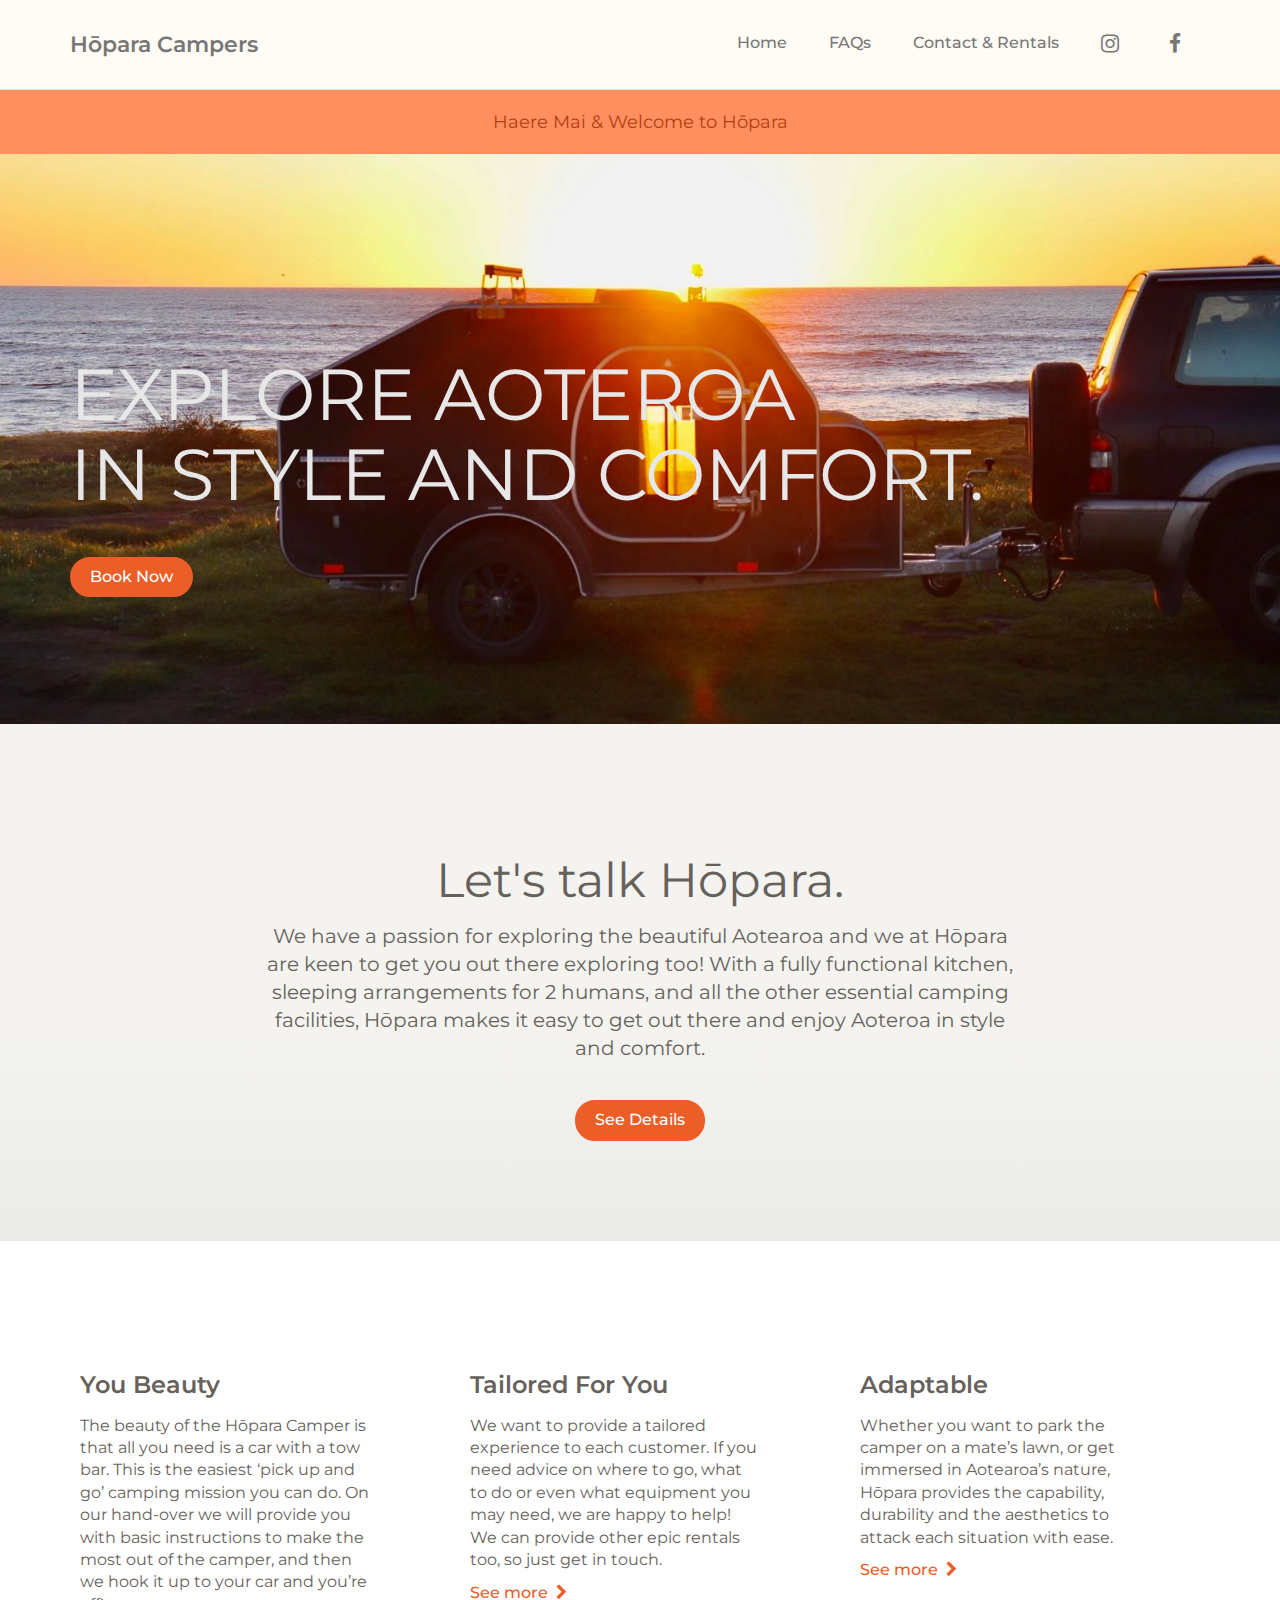
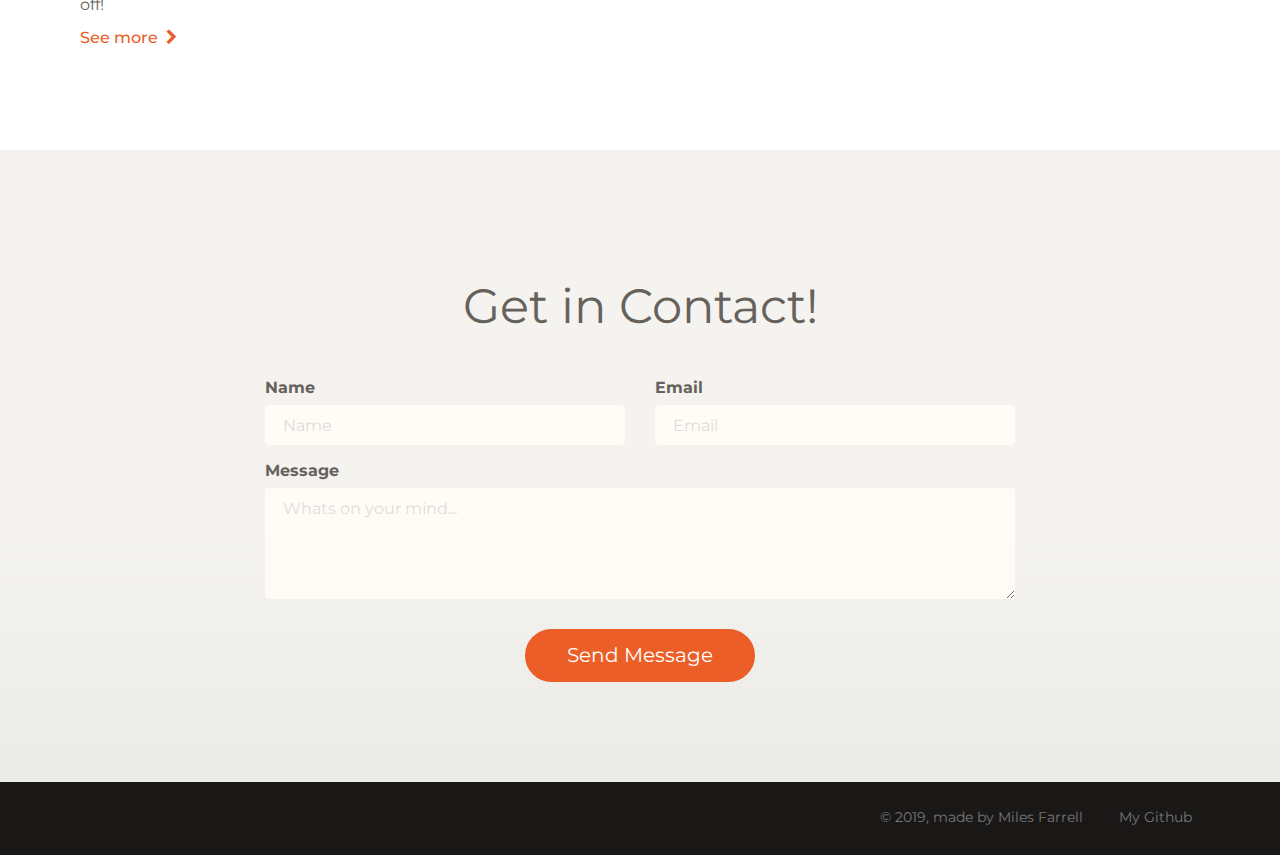
==== examples/index.html @ cd1fc0ba "Final colour change" ====
<!doctype html>
<html lang="en">
<head>
	<meta charset="utf-8" />
	<link rel="icon" type="image/png" href="">
	<meta http-equiv="X-UA-Compatible" content="IE=edge,chrome=1" />
	
	<title>Hōpara</title>

	<meta content='width=device-width, initial-scale=1.0, maximum-scale=1.0, user-scalable=0' name='viewport' />
    <meta name="viewport" content="width=device-width" />
    
    <link href="../bootstrap3/css/bootstrap.css" rel="stylesheet" />
    <link href="../assets/css/ct-paper.css" rel="stylesheet"/>
    <link href="../assets/css/demo.css" rel="stylesheet" /> 
    <link href="../assets/css/examples.css" rel="stylesheet" /> 
        
    <!--     Fonts and icons     -->
    <link href="https://maxcdn.bootstrapcdn.com/font-awesome/4.2.0/css/font-awesome.min.css" rel="stylesheet">
    <link href='https://fonts.googleapis.com/css?family=Montserrat' rel='stylesheet' type='text/css'>
    <link href='https://fonts.googleapis.com/css?family=Open+Sans:400,300' rel='stylesheet' type='text/css'>
      
</head>
<body>
    <nav class="navbar navbar-default" role="navigation-demo" id="demo-navbar">
      <div class="container">
        <!-- Brand and toggle get grouped for better mobile display -->
        <div class="navbar-header">
          <button type="button" class="navbar-toggle" data-toggle="collapse" data-target="#navigation-example-2">
            <span class="sr-only">Toggle navigation</span>
            <span class="icon-bar"></span>
            <span class="icon-bar"></span>
            <span class="icon-bar"></span>
          </button>
            <!-- link to facebook or instagram page?? -->
          <a class="navbar-brand" href="">Hōpara Campers</a>
        </div>
    
        <!-- Collect the nav links, forms, and other content for toggling -->
        <div class="collapse navbar-collapse" id="navigation-example-2">
          <ul class="nav navbar-nav navbar-right">
            <li>
                <a href="index.html" class="btn btn-simple">Home</a>
            </li>
            <li>
                <a href="FAQs.html" class="btn btn-simple">FAQs</a>
            </li>
            <li>
                <a href="contacts.html" class="btn btn-simple">Contact & Rentals</a>
            </li>
            <li>
                <a href="https://www.instagram.com/hopara_campers/" target="_blank" class="btn btn-simple"><i class="fa fa-instagram"></i></a>
            </li>
            <li>
                <a href="https://www.facebook.com/Hoparacampers" target="_blank" class="btn btn-simple"><i class="fa fa-facebook"></i></a>
            </li>
           </ul>
        </div><!-- /.navbar-collapse -->
      </div><!-- /.container-->
    </nav>         
    <div class="alert alert-danger landing-alert">
         <div class="container text-center">
             <h5>Haere Mai & Welcome to Hōpara</h5>
        </div>
    </div>
    
    <div class="wrapper">
        <div class="landing-header" style="background-image: url('../assets/test.png');">
            <div class="container">
                <div class="motto">
                    <h1 class="title-uppercase">Explore Aoteroa <br> in style and comfort.</h1>
                    <h3></h3>
                    <br />
                    <a class="btn btn-danger btn-fill">Book Now</a>
                </div>
            </div>    
        </div>
        <div class="main">
            <div class="section text-center landing-section">
                <div class="container">
                    <div class="row">
                        <div class="col-md-8 col-md-offset-2">
                            <h2>Let's talk Hōpara.</h2>
                            <h5>We have a passion for exploring the beautiful Aotearoa and we at Hōpara are keen to get you out there exploring too! With a fully functional kitchen, sleeping arrangements for 2 humans, and all the other essential camping facilities, Hōpara makes it easy to get out there and enjoy Aoteroa in style and comfort.</h5>
                            <br />
                            <a href="#" class="btn btn-danger btn-fill">See Details</a>
                        </div>
                    </div>
                </div>
            </div>  
            
            <div class=" landing-section second-landing">
                <div class="container ">
                    <div class="row">
                        <div class="col-md-4 column">
                            <h4>You Beauty</h4>
                            <p>The beauty of the Hōpara Camper is that all you need is a car with a tow bar. This is the easiest ‘pick up and go’ camping mission you can do. On our hand-over we will provide you with basic instructions to make the most out of the camper, and then we hook it up to your car and you’re off! </p>
                            <a class="btn btn-danger btn-simple" href="#">See more <i class="fa fa-chevron-right"></i></a>
                        </div>
                        <div class="col-md-4 column">
                            <h4>Tailored For You</h4>
                            <p>We want to provide a tailored experience to each customer. If you need advice on where to go, what to do or even what equipment you may need, we are happy to help! We can provide other epic rentals too, so just get in touch.</p>
                            <a class="btn btn-danger btn-simple" href="#">See more <i class="fa fa-chevron-right"></i></a>
                        </div>
                        <div class="col-md-4 column">
                            <h4>Adaptable</h4>
                            <p>Whether you want to park the camper on a mate’s lawn, or get immersed in Aotearoa’s nature, Hōpara provides the capability, durability and the aesthetics to attack each situation with ease.</p>
                            <a class="btn btn-danger btn-simple" href="#">See more <i class="fa fa-chevron-right"></i></a>
                        </div>
                    </div>
                </div>
            </div>
            <div class="section landing-section">
                <div class="container">
                    <div class="row">
                        <div class="col-md-8 col-md-offset-2">
                            <h2 class="text-center">Get in Contact!</h2>
                            <form class="contact-form">
                                <div class="row">
                                    <div class="col-md-6">
                                        <label>Name</label>
                                        <input class="form-control" placeholder="Name">
                                    </div>
                                    <div class="col-md-6">
                                        <label>Email</label>
                                        <input class="form-control" placeholder="Email">
                                    </div>
                                </div>
                                <label>Message</label>
                                <textarea class="form-control" rows="4" placeholder="Whats on your mind..."></textarea>
                                <div class="row">
                                    <div class="col-md-4 col-md-offset-4">
                                        <button class="btn btn-danger btn-block btn-lg btn-fill">Send Message</button>
                                    </div>
                                </div>
                            </form>
                        </div>
                    </div>
                    
                </div>
            </div>
        </div>     
    </div>
    
    <footer class="footer-demo section-dark">
        <div class="container">
            <nav class="copyright pull-right">
                <ul>
    
                    <li>
                        <a href="https://github.com/Milesfarrell">
                            My Github
                        </a>
                    </li>

                </ul>
            </nav>
            <div class="copyright pull-right">
                &copy; 2019, made  by Miles Farrell
            </div>
        </div>
    </footer>

</body>

<script src="../assets/js/jquery-1.10.2.js" type="text/javascript"></script>
<script src="../assets/js/jquery-ui-1.10.4.custom.min.js" type="text/javascript"></script>

<script src="../bootstrap3/js/bootstrap.js" type="text/javascript"></script>

<!--  Plugins -->
<script src="../assets/js/ct-paper-checkbox.js"></script>
<script src="../assets/js/ct-paper-radio.js"></script>
<script src="../assets/js/bootstrap-select.js"></script>
<script src="../assets/js/bootstrap-datepicker.js"></script>

<script src="../assets/js/ct-paper.js"></script>
    
</html>
---- assets/css/demo.css ----
.tim-row{
    margin-bottom: 20px;
}

.tim-white-buttons {
    background-color: #777777;
}
.tim-title{
    margin-top: 30px;
    margin-bottom: 25px;
    min-height: 32px;
}
.tim-title.text-center{
    margin-bottom: 50px;
}
.tim-typo{
    padding-left: 25%;
    margin-bottom: 40px;
    position: relative;
}
.tim-typo .tim-note{
    bottom: 10px;
    color: #c0c1c2;
    display: block;
    font-weight: 400;
    font-size: 13px;
    line-height: 13px;
    left: 0;
    margin-left: 20px;
    position: absolute;
    width: 260px;
}
.tim-row{
    padding-top: 50px;
}
.tim-row h3{
    margin-top: 0;
}
.switch{
    margin-right: 20px;
}
#navbar-full .navbar{
    border-radius: 0 !important;
    margin-bottom: 0;
    z-index: 2;
}
.space{
    height: 130px;
    display: block;
}
.space-110{
    height: 110px;
    display: block;
}
.space-50{
    height: 50px;
    display: block;
}
.space-70{
    height: 70px;
    display: block;
}
.navigation-example .img-src{
    background-attachment: scroll;
}

.main{
    background-color: #fff;
/*     position: relative; */

}
.navigation-example{
    background-image: url('../paper_img/red.jpg');
    background-position: center center;
    background-size: cover;
    background-attachment: fixed;
    margin-top:0;
}
#notifications{
    background-color: #FFFFFF;
    display: block;
    width: 100%;
    position: relative;
}
.tim-note{
    text-transform: capitalize;
}
.subscribe-form{
    padding-top: 20px;
}
.subscribe-form .form-control{

}

.space-100{
    height: 100px;
    display: block;
    width: 100%;
}

.be-social{
    padding-bottom: 20px;
/*     border-bottom: 1px solid #aaa; */
    margin: 0 auto 40px;
}
.txt-white{
    color: #FFFFFF;
}
.txt-gray{
    color: #ddd !important;
}
.footer-demo{
    background-attachment: fixed;
    position: relative;
    line-height: 20px;
}
.footer-demo nav > ul {
  list-style: none;
  margin: 0;
  padding: 0;
  font-weight: normal;
}
.footer-demo nav > ul > li{
    display: inline-block;
    padding: 10px 15px;
    margin: 15px 3px;
    line-height: 20px;
    text-align: center;
}
.footer-demo nav > ul > li:first-child{
    margin: 0;
    padding: 0;
}
.footer-demo nav > ul a:not(.btn) {
  color: #777777;
  display: block;
  margin-bottom: 3px;
}
.footer-demo nav > ul a:not(.btn):hover, .footer nav > ul a:not(.btn):focus {
  color: #E3E3E3;
}
.footer-demo .copyright {
  color: #777777;
  padding: 10px 15px;
  font-size: 14px;
  margin: 15px 3px;
  line-height: 20px;
  text-align: center;
}
.footer-demo .heart{
    color: #EB5E28;
}

.social-share{
    float: left;
    margin-right: 8px;
}
.social-share a{
    color: #FFFFFF;
}
#subscribe_email{
    border-radius: 0;
    border-left: 0;
    border-right: 0;
}
.pick-class-label{
    border-radius: 8px;
    color: #ffffff;
    cursor: pointer;
    display: inline-block;
    font-size: 75%;
    font-weight: bold;
    line-height: 1;
    margin-right: 10px;
    padding: 23px;
    text-align: center;
    vertical-align: baseline;
    white-space: nowrap;
}

.parallax{
  width:100%;
  height:570px;

  display: block;
  background-attachment: fixed;
    background-repeat:no-repeat;
    background-size:cover;
    background-position: center center;

}

.logo-container .logo{
    overflow: hidden;
    border-radius: 50%;
    border: 1px solid #333333;
    width: 50px;
    float: left;
}

.logo-container .brand{
    font-size: 18px;
    color: #FFFFFF;
    line-height: 20px;
    float: left;
    margin-left: 10px;
    margin-top: 5px;
    width: 50px;
    height: 50px;
}
.logo-container{
    margin-top: 10px;
}
.logo-container .logo img{
    width: 100%;
}
.navbar-small .logo-container .brand{
    color: #333333;
}
.demo-header{
    background-size: cover;
    background-color: #FF8F5E;
    background-position: center top;
    margin-top: -100px;
    min-height: 92vh;
}
.demo-header-image{
    background-image: url('../paper_img/city.jpg');
}
.demo-header .motto{
    color: #FFFFFF;
    padding-top: 15%;
    text-align: center;
    z-index: 3;
}
.demo-header .motto h3{
    margin-bottom: 0;
}
.separator{
    content: "Separator";
    color: #FFFFFF;
    display: block;
    width: 100%;
    padding: 20px;
}
.separator-line{
    background-color: #EEE;
    height: 1px;
    width: 100%;
    display: block;
}
.separator.separator-gray{
    background-color: #EEEEEE;
}
.social-buttons-demo .btn{
    margin-right: 5px;
    margin-bottom: 7px;
}

.img-container{
    width: 100%;
    overflow: hidden;
}
.img-container img{
    width: 100%;
}
.lightbox img{
    width: 100%;
}
.lightbox .modal-content{
    overflow: hidden;
}
.lightbox .modal-body{
    padding: 0;
}
@media screen and (min-width: 991px){
    .lightbox .modal-dialog{
        width: 960px;
    }
}

@media (max-width: 768px){
    .btn, .btn-morphing{
        margin-bottom: 10px;
    }
    .parallax .motto{
        top: 170px;
        margin-top: 0;
        font-size: 60px;
        width: 270px;
    }
}

.presentation .loader{
    opacity: 0;
    display: block;
    transition: all 0.4s;
    -webkit-transition: all 0.4s;
    position: fixed;
    left: 50%;
    top: 50%;
    z-index: 1031;
    margin-left: -32px;
    margin-top: -32px;
}
.presentation  .loader.visible{
    display: block;
    opacity: 1;
}
.presentation  .modal-content{
    background-color: transparent;
    box-shadow: 0 0 0;
}
.presentation .modal-backdrop.in{
    opacity: 0.45;
}
.presentation .preload-image{
    display: none;
    box-shadow: 0 0 15px rgba(0, 0, 0, 0.15), 0 0 1px 1px rgba(0, 0, 0, 0.1);
}
/*       Loading dots  */

/*      transitions */
.presentation .front, .presentation .front:after, .presentation .front .btn, .logo-container .logo, .logo-container .brand{
     -webkit-transition: all .2s;
    -moz-transition: all .2s;
    -o-transition: all .2s;
    transition: all .2s;
}
.presentation{

}
.presentation .section{
    padding: 100px 0;
}
.presentation .colors{
    padding: 100px 0;
}
.presentation > .description{
    padding-top: 20px;
}
.presentation .section-rotation{
    padding: 140px 0;
}
.presentation .section-images{
    padding: 80px 0;
}
.presentation .section-thin{
    padding: 0;
}
.presentation .section-pay{
    padding-top: 20px;
}
.presentation .colors{
    padding: 70px 0;
    z-index: 7;
    position: relative;
    margin-top: -300px;
}
.presentation .colors{
    border-top: 1px solid #DDDDDD;
}
.presentation .card-container{
     -webkit-perspective: 800px;
    -moz-perspective: 800px;
    -o-perspective: 800px;
    perspective: 800px;
    min-height: 500px;
    width: 300px;
    position: relative;
    margin-top: 90px;
}
.presentation .card-component{
    -webkit-transform-style: preserve-3d;
   -moz-transform-style: preserve-3d;
     -o-transform-style: preserve-3d;
        transform-style: preserve-3d;
	position: relative;
	height: 600px;
}
.presentation .card-component .front{
    -webkit-backface-visibility: hidden;
    -moz-backface-visibility: hidden;
    -o-backface-visibility: hidden;
    backface-visibility: hidden;
    -webkit-transform: rotateY( -28deg );
    -moz-transform: rotateY( -28deg );
    -o-transform: rotateY( -28deg );
    transform: rotateY( -28deg );

	position: absolute;
	top: 0;
	left: 0;
	background-color: #FFF;
    width: 100%;
    cursor: pointer;
    box-shadow: 10px 4px 14px rgba(0, 0, 0, 0.12);
    border-radius: 10px;
    overflow: hidden;
    border: 1px solid rgba(0,0,0,.12);
}

.presentation .front img{
    z-index: 2;
    position: relative;
}

.presentation .card-container:hover .front{
    top: -10px;
}

.presentation .card-component img{
    width: 100%;
}
.presentation .description .col-md-3{
    width: 16%;
    margin-left: 4%;
}
.presentation .first-card{
    z-index: 6;
}
.presentation .second-card{
    z-index: 5;
}
.presentation .third-card{
    z-index: 4;
}
.presentation .fourth-card{
    z-index: 3;
}
.presentation h1,
.presentation h2{
    font-weight: 200;
}
.presentation h4,
.presentation h5,
.presentation h6{
    font-weight: 300;
}
.presentation h4{
    font-size: 18px;
    line-height: 24px;
}
.presentation .info h4{
    font-size: 24px;
    line-height: 28px;
}

.presentation .section-gray h1 small{
    color: #888888;
}
.presentation .color-container{
    text-align: center;
}
.presentation .color-container img{
    width: 100%;
    margin-bottom: 10px;
}
.presentation .circle-color{
    width: 40px;
    height: 40px;
    border-radius: 10px;
    display: block;
    background-color: #cccccc;
    margin: 0 auto;
}
.presentation .circle-red{
    background-color: #ff3b30;
}
.presentation .circle-blue{
    background-color: #3472f7;
}
.presentation .circle-azure{
    background-color: #2ca8ff;
}
.presentation .circle-green{
    background-color: #05ae0e;
}
.presentation .circle-orange{
    background-color: #ff9500;
}

.presentation .section-gray-gradient{
    background: rgb(255,255,255); /* Old browsers */
    background: -moz-linear-gradient(top,  rgba(255,255,255,1) 25%, rgba(231,231,231,1) 100%); /* FF3.6+ */
    background: -webkit-gradient(linear, left top, left bottom, color-stop(25%,rgba(255,255,255,1)), color-stop(100%,rgba(231,231,231,1))); /* Chrome,Safari4+ */
    background: -webkit-linear-gradient(top,  rgba(255,255,255,1) 25%,rgba(231,231,231,1) 100%); /* Chrome10+,Safari5.1+ */
    background: -o-linear-gradient(top,  rgba(255,255,255,1) 25%,rgba(231,231,231,1) 100%); /* Opera 11.10+ */
    background: -ms-linear-gradient(top,  rgba(255,255,255,1) 25%,rgba(231,231,231,1) 100%); /* IE10+ */
    background: linear-gradient(to bottom,  rgba(255,255,255,1) 25%,rgba(231,231,231,1) 100%); /* W3C */
    filter: progid:DXImageTransform.Microsoft.gradient( startColorstr='#ffffff', endColorstr='#e7e7e7',GradientType=0 ); /* IE6-9 */
}
.presentation .section-black{
    background-color: #333;
}

.rotating-card-container {
    -webkit-perspective: 900px;
   -moz-perspective: 900px;
     -o-perspective: 900px;
        perspective: 900px;
        margin-bottom: 30px;
}

.rotating-card {
   -webkit-transition: all 1.3s;
   -moz-transition: all 1.3s;
     -o-transition: all 1.3s;
        transition: all 1.3s;
-webkit-transform-style: preserve-3d;
   -moz-transform-style: preserve-3d;
     -o-transform-style: preserve-3d;
        transform-style: preserve-3d;

    margin-top: 20px;
  position: relative;
   background: none repeat scroll 0 0 #FFFFFF;
    border-radius: 20px;
    color: #444444;
}
.rotating-card-container .rotate,
.rotating-card .back{
    -webkit-transform: rotateY( 180deg );
    -moz-transform: rotateY( 180deg );
    -o-transform: rotateY( 180deg );
    transform: rotateY( 180deg );
}
.rotating-card-container:hover .rotate{
    -webkit-transform: rotateY(0deg);
    -moz-transform: rotateY(0deg);
    -o-transform: rotateY(0deg);
    transform: rotateY(0deg);
}


.rotating-card .front,
.rotating-card .back {
    -webkit-backface-visibility: hidden;
    -moz-backface-visibility: hidden;
    -o-backface-visibility: hidden;
    backface-visibility: hidden;

    position: absolute;
    top: 0;
    left: 0;
    background-color: #FFF;
    box-shadow: 0 3px 17px rgba(0,0,0,.15);
}

.rotating-card .front {
    z-index: 2;
}

.rotating-card .back {
    z-index: 3;
    height: 500px;
    width: 100%;
    display: block;
    padding: 0 15px;
    background-color: #e5e5e5;
}

.rotating-card .back-contaier {
  background-color: white;
  padding: 30px 15px;

}

.rotating-card .image{
    border-radius: 20px 20px 0 0;
}
.rotating-card-container,
.rotating-card .front,
.rotating-card .back {
  width: 100%;
  min-height: 500px;
  border-radius: 20px;
}
/*       Fix bug for IE      */

@media screen and (-ms-high-contrast: active), (-ms-high-contrast: none) {
    .rotating-card .front, .rotating-card .back{
        -ms-backface-visibility: visible;
        backface-visibility: visible;
    }
    .rotating-car .back {
        visibility: hidden;
        -ms-transition: all 0.2s cubic-bezier(.92,.01,.83,.67);
    }
    .rotating-card .front{
        z-index: 4;
    }
    .rotating-card-container:hover .back{
        z-index: 5;
        visibility: visible;
    }
}

.fixed-section{
    margin-top: 90px;
}
.fixed-section ul li{
    list-style: none;
}
.fixed-section li a{
    font-size: 14px;
    padding: 2px;
    display: block;
    color: #666666;
}
.fixed-section li a.active{
    color: #00bbff;
}
.fixed-section.float{
    position: fixed;
    top: 100px;
    width: 200px;
    margin-top: 0;
}


/* prettyprint */
.presentation pre.prettyprint{
    background-color: transparent;
    border: 0px !important;
    margin-bottom: 0;
    margin-top: 30px;
    text-align: left;
}
.presentation .atv,
.presentation .str{
    color: #0D9814;
}
.presentation .tag,
.presentation .pln,
.presentation .kwd{
    color: #195CEC;
}
.presentation .atn{
    color: #2C93FF;
}
.presentation .pln{
    color: #333;
}
.presentation .com{
    color: #999;
}

.presentation .text-white{
    color: #FFFFFF;
    text-shadow: 0 1px 2px rgba(0,0,0,.13);
}
.presentation .section-images .card-image{
    border-radius: 6px 6px 0 0;
    overflow: hidden;
    box-shadow: 0 -3px 8px rgba(0,0,0,0);
}
.presentation .section-images .card-image .image{
/*     border-radius: 6px; */
}
@media (max-width: 1200px){
    .presentation .section-images .image img{
        width: 100%;
    }

}
.presentation .card-text-adjust{
    padding-left: 40px;
}
.presentation .info.info-separator{
    position: relative;
}
.presentation .info.info-separator:after{
    height: 100%;
    position: absolute;
    background-color: #ccc;
    width: 1px;
    content: "";
    right: -7px;
    top: 0;
}
.presentation .info li{
    padding: 5px 0;
    border-bottom: 1px solid #E5E5E5;
    color: #666666;
}
.presentation .info ul{
    width: 240px;
    margin: 10px auto;
}
.presentation .info li:last-child{
    border: 0;
}

/*      layer animation          */

.layers-container{
    display: block;
    margin-top: 50px;
    position: relative;
}
.layers-container img {
  position: absolute;
  width: 100%;
  height: auto;
  top: 0;
  left: 0;
  text-align: center;
}

.section-black {
  background-color: #333;
}

#layerHover{
  top: 30px;
}
#layerImage{
    top: 50px;
}
#layerBody{
  top: 75px;
}

.animate {
  transition: 1.5s ease-in-out;
  -moz-transition: 1.5s ease-in-out;
  -webkit-transition: 1.5s ease-in-out;
}

.down {
  transform: translate(0,45px);
  -moz-transform: translate(0,45px);
  -webkit-transform: translate(0,45px);
}

.down-2x {
   transform: translate(0,90px);
  -moz-transform: translate(0,90px);
  -webkit-transform: translate(0,90px);
}


.navbar-default.navbar-small .logo-container .brand{
    color: #333333;
}
.navbar-transparent.navbar-small .logo-container .brand{
    color: #FFFFFF;
}
.navbar-default.navbar-small .logo-container .brand{
    color: #333333;
}
.section-thin{
    padding-bottom: 0;
}

.info.info-separator{
    position: relative;
}
.info.info-separator:after{
    height: 100%;
    position: absolute;
    background-color: #ccc;
    width: 1px;
    content: "";
    right: -7px;
    top: 0;
}
@media (max-width: 767px){
.info.info-separator:after{
    display: none;
  }
}
.info li{
    padding: 5px 0;
    border-bottom: 1px solid #E5E5E5;
    color: #666666;
}
.info ul{
    width: 240px;
    margin: 10px auto;
}
.info li:last-child{
    border: 0;
}
.payment-methods i {
    font-size: 28px;
    padding: 0 3px;
    width: 38px;
}
.payment-methods h4 {
    font-size: 18px;
    line-height: 38px;
}
.info .description .btn{
    width: 240px;
    font-weight: 500;
}
#buyButtonHeroes{
    margin-top: 31px;
}
.right-click{
    width: 100%;
    height: 100%;
    background: rgba(51, 51, 51, 0.8);
    position: fixed;
    z-index: 20000;
    display: none;
}
.onclick{
    width: 100%;
    height: 100%;
    position: absolute;
    z-index: 20001;
}
.container-right-click{
    width: 100%;
    position: absolute;
    top: 0;
    left: 0;
}
.container-right-click .card-price#card-price-small{
    margin-top: 70px;
     -webkit-transition: all .2s;
    -moz-transition: all .2s;
    -o-transition: all .2s;
    transition: all .2s;
    position: relative;
    z-index: 20003;

}
.container-right-click .card-price#card-price-big{
    margin-top: 40px;
     -webkit-transition: all .2s;
    -moz-transition: all .2s;
    -o-transition: all .2s;
    transition: all .2s;
      position: relative;
    z-index: 20003;

}
.animated {
  -webkit-animation-duration: 1s;
          animation-duration: 1s;
  -webkit-animation-fill-mode: both;
          animation-fill-mode: both;
}

@-webkit-keyframes bounceInDown {
  0%, 60%, 75%, 90%, 100% {
    -webkit-transition-timing-function: cubic-bezier(0.215, 0.610, 0.355, 1.000);
            transition-timing-function: cubic-bezier(0.215, 0.610, 0.355, 1.000);
  }

  0% {
    opacity: 0;
    -webkit-transform: translate3d(0, -3000px, 0);
            transform: translate3d(0, -3000px, 0);
  }

  60% {
    opacity: 1;
    -webkit-transform: translate3d(0, 25px, 0);
            transform: translate3d(0, 25px, 0);
  }

  75% {
    -webkit-transform: translate3d(0, -10px, 0);
            transform: translate3d(0, -10px, 0);
  }

  90% {
    -webkit-transform: translate3d(0, 5px, 0);
            transform: translate3d(0, 5px, 0);
  }

  100% {
    -webkit-transform: none;
            transform: none;
  }
}

@keyframes bounceInDown {
  0%, 60%, 75%, 90%, 100% {
    -webkit-transition-timing-function: cubic-bezier(0.215, 0.610, 0.355, 1.000);
            transition-timing-function: cubic-bezier(0.215, 0.610, 0.355, 1.000);
  }

  0% {
    opacity: 0;
    -webkit-transform: translate3d(0, -3000px, 0);
            transform: translate3d(0, -3000px, 0);
  }

  60% {
    opacity: 1;
    -webkit-transform: translate3d(0, 25px, 0);
            transform: translate3d(0, 25px, 0);
  }

  75% {
    -webkit-transform: translate3d(0, -10px, 0);
            transform: translate3d(0, -10px, 0);
  }

  90% {
    -webkit-transform: translate3d(0, 5px, 0);
            transform: translate3d(0, 5px, 0);
  }

  100% {
    -webkit-transform: none;
            transform: none;
  }
}

.bounceInDown {
  -webkit-animation-name: bounceInDown;
          animation-name: bounceInDown;
}

.container-right-click h4{
    color: white;margin-top: 45px;font-weight: 200;margin-bottom: 0;
}
.icon-class{
    fill: #75c3b6;
}
.navbar-header{
    min-width: 120px;
}
#notifications{
    background-color: #F5F2EC;
}
#demo-navbar{
    border-radius: 0;
    margin-bottom: 0px;
}
.download-area{
    margin-top: 30px;
}
.sharing-area{
    margin-top: 50px;
}
.sharing-area .btn{
    margin-top: 14px;
}

/* for components and tutorial page */
pre.prettyprint{
    background-color: #FFFCF5;
    border: 0px;
    margin-bottom: 0;
    margin-top: 20px;
    padding: 20px;
    text-align: left;
}
.atv, .str{
    color: #75c3b6;
}
.tag, .pln, .kwd{
    color: #7A9E9F;
}
.atn{
    color: #68B3C8;
}
.pln{
    color: #333;
}
.com{
    color: #999;
}
.space-top{
    margin-top: 50px;
}
.area-line{
    border: 1px solid #999;
    border-left: 0;
    border-right: 0;
    color: #666;
    display: block;
    margin-top: 20px;
    padding: 8px 0;
    text-align: center;
}
.area-line a{
    color: #666;
}
.container-fluid{
    padding-right: 15px;
    padding-left: 15px;
}
.example-pages{
    margin-top: 50px;
}
---- assets/css/examples.css ----
.landing-alert {
  margin-bottom: 0; }

.landing-header {
  background-size: cover;
  min-height: 570px; }

.landing-header .motto {
  color:#e7e7e7;
  padding-top: 15%;
  text-align: left;
  z-index: 3; }

.landing-section {
  padding: 100px 0; }

.landing-section .btn-simple {
  padding: 0; }

.landing-section .column {
  padding: 0 75px 0 25px; }

.team-player .img-circle, .team-player .img-thumbnail {
  display: block;
  margin-top: 50px;
  margin-left: auto;
  margin-right: auto;
  width: 120px; }

.contact-form {
  margin-top: 30px; }

.contact-form label {
  margin-top: 15px; }

.contact-form .btn {
  margin-top: 30px; }

.navbar-relative {
  position: relative;
  z-index: 2; }

#register-navbar a {
  color: #FFF; }

.register-background {
  background-image: url("../paper_img/landscape.jpg");
  background-position: center center;
  background-size: cover;
  min-height: 100vh;
  overflow: hidden;
  position: absolute;
  width: 100%; }

.register-background .filter-black::after {
  background-color: rgba(0, 0, 0, 0.5);
  content: "";
  display: block;
  height: 100%;
  left: 0;
  position: absolute;
  top: 0;
  width: 100%;
  z-index: 1; }

.register-background .container {
  margin-top: 11%;
  position: relative;
  z-index: 3; }

.register-footer {
  bottom: 20px;
  color: #fff;
  position: absolute;
  z-index: 3;
  width: 100%; }

.register-footer .fa-heart {
  color: #EB5E28; }

.register-card {
  background-color: #FF8F5E;
  border-radius: 8px;
  color: #fff;
  max-width: 350px;
  margin: 20px 0 70px;
  min-height: 400px;
  padding: 30px; }

.register-card label {
  margin-top: 15px; }

.register-card .title {
  color: #B33C12;
  text-align: center; }

.register-card .btn {
  margin-top: 30px; }

.register-card .forgot {
  text-align: center; }

.profile-background {
  background-image: url("../paper_img/lamp.jpg");
  background-position: center center;
  background-size: cover;
  height: 300px;
  position: relative;
  margin-top: -110px; }

.profile-background .filter-black::after {
  background-color: rgba(0, 0, 0, 0.5);
  content: "";
  display: block;
  height: 300px;
  left: 0;
  position: absolute;
  top: 0;
  width: 100%;
  z-index: 1; }

.profile-content {
  position: relative; }

.owner .avatar {
  margin-top: -85px;
  padding: 15px;
  position: relative;
  z-index: 3; }

.owner .name h4 {
  margin-top: 10px; }

.profile-tabs {
  margin: 50px 0;
  min-height: 300px; }

#following h3 {
  margin: 40px 0; }

.follows .unfollow {
  width: 15px; }

.follows hr {
  margin-top: 10px; }

.alert h5 {
  margin-bottom: 10px; }
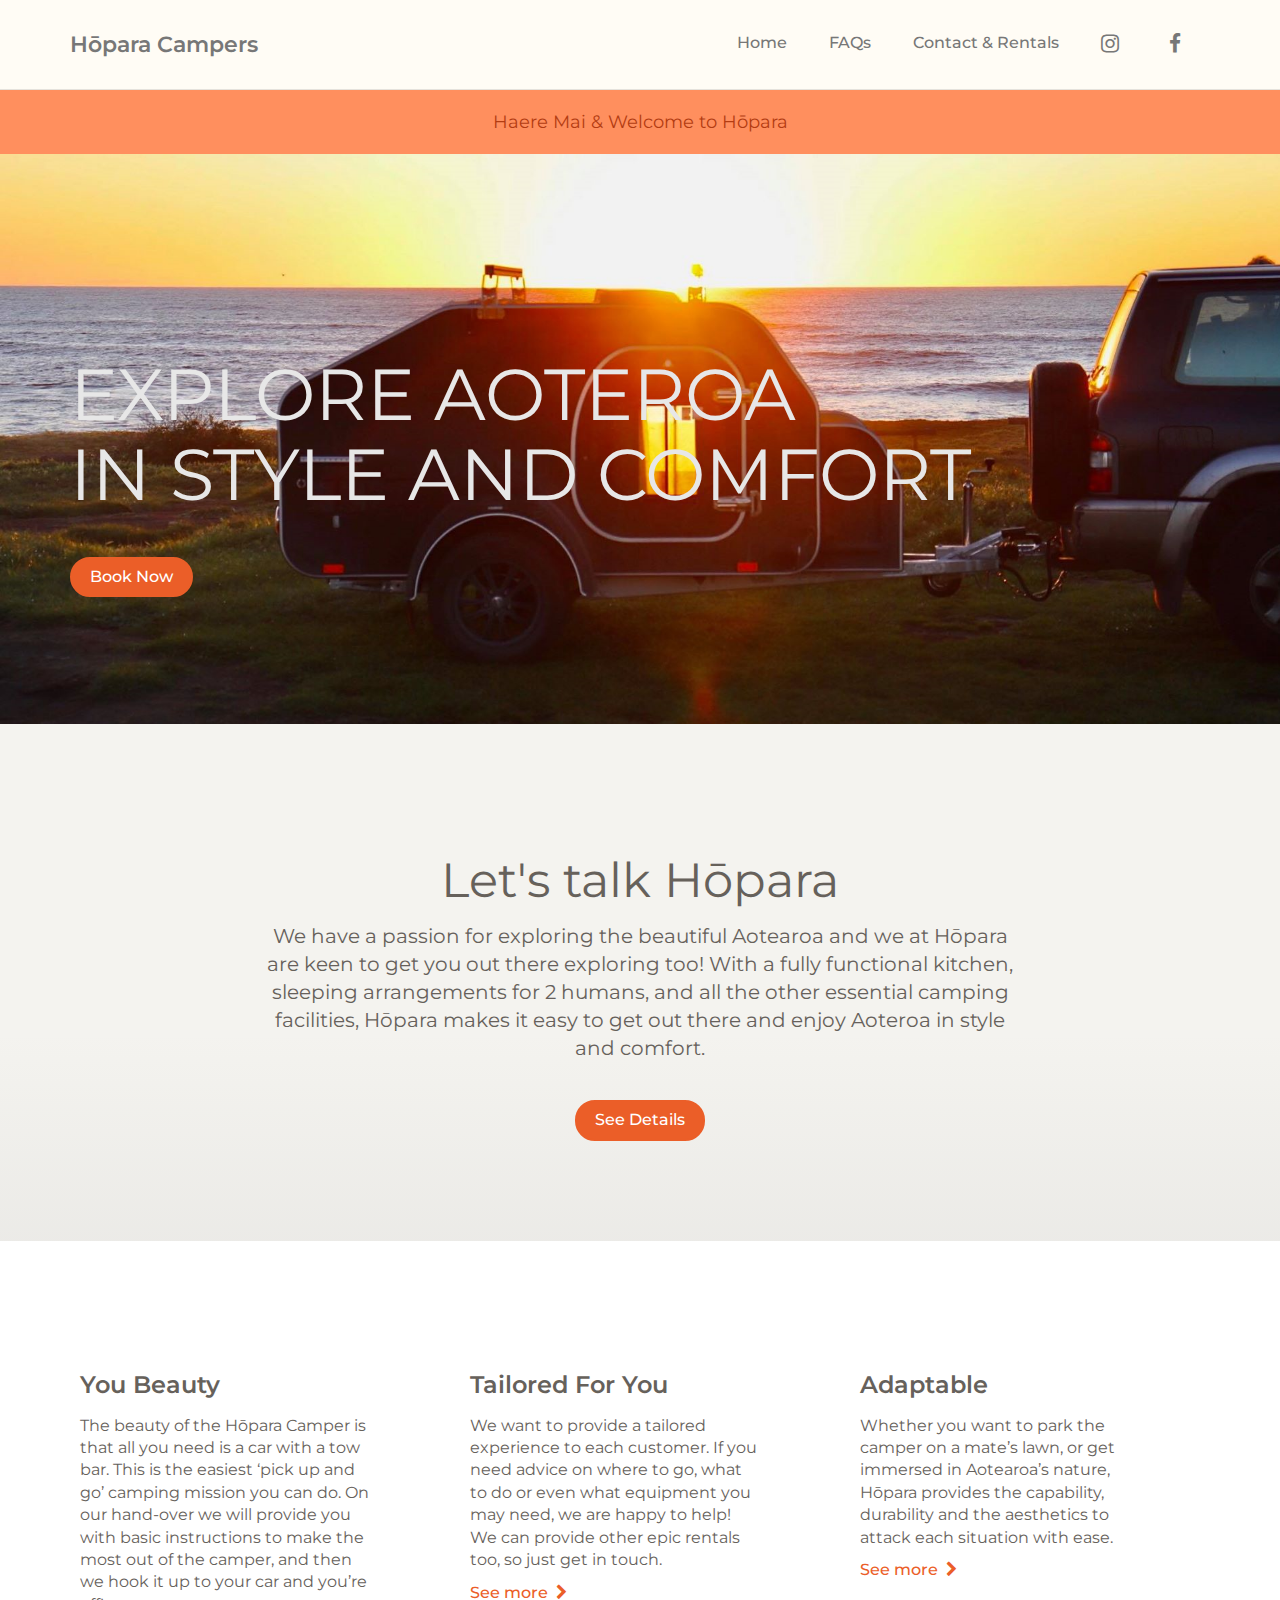
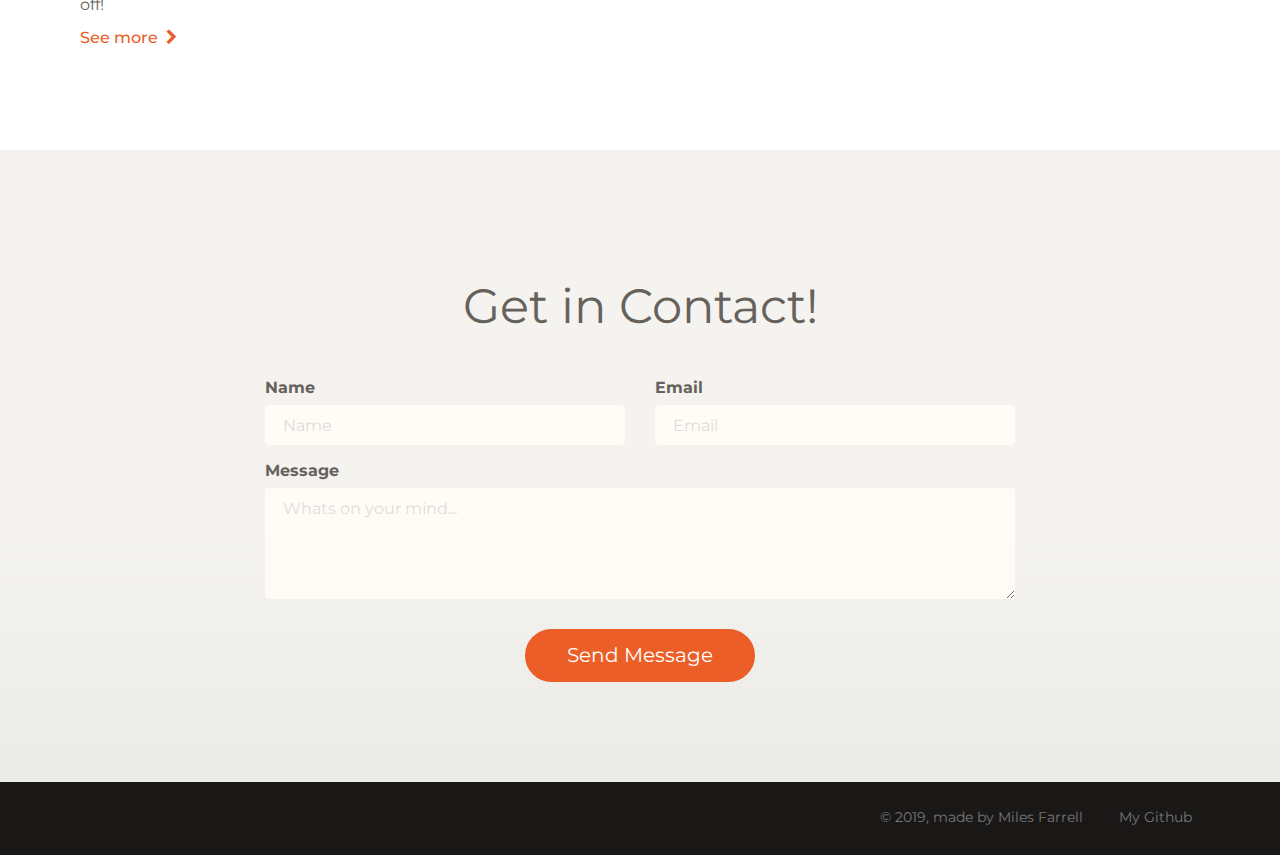
==== commit fd594972: "Minor fixups" ====
--- a/examples/index.html
+++ b/examples/index.html
@@ -68,7 +68,7 @@
         <div class="landing-header" style="background-image: url('../assets/test.png');">
             <div class="container">
                 <div class="motto">
-                    <h1 class="title-uppercase">Explore Aoteroa <br> in style and comfort.</h1>
+                    <h1 class="title-uppercase">Explore Aoteroa <br> in style and comfort</h1>
                     <h3></h3>
                     <br />
                     <a class="btn btn-danger btn-fill">Book Now</a>
@@ -80,7 +80,7 @@
                 <div class="container">
                     <div class="row">
                         <div class="col-md-8 col-md-offset-2">
-                            <h2>Let's talk Hōpara.</h2>
+                            <h2>Let's talk Hōpara</h2>
                             <h5>We have a passion for exploring the beautiful Aotearoa and we at Hōpara are keen to get you out there exploring too! With a fully functional kitchen, sleeping arrangements for 2 humans, and all the other essential camping facilities, Hōpara makes it easy to get out there and enjoy Aoteroa in style and comfort.</h5>
                             <br />
                             <a href="#" class="btn btn-danger btn-fill">See Details</a>
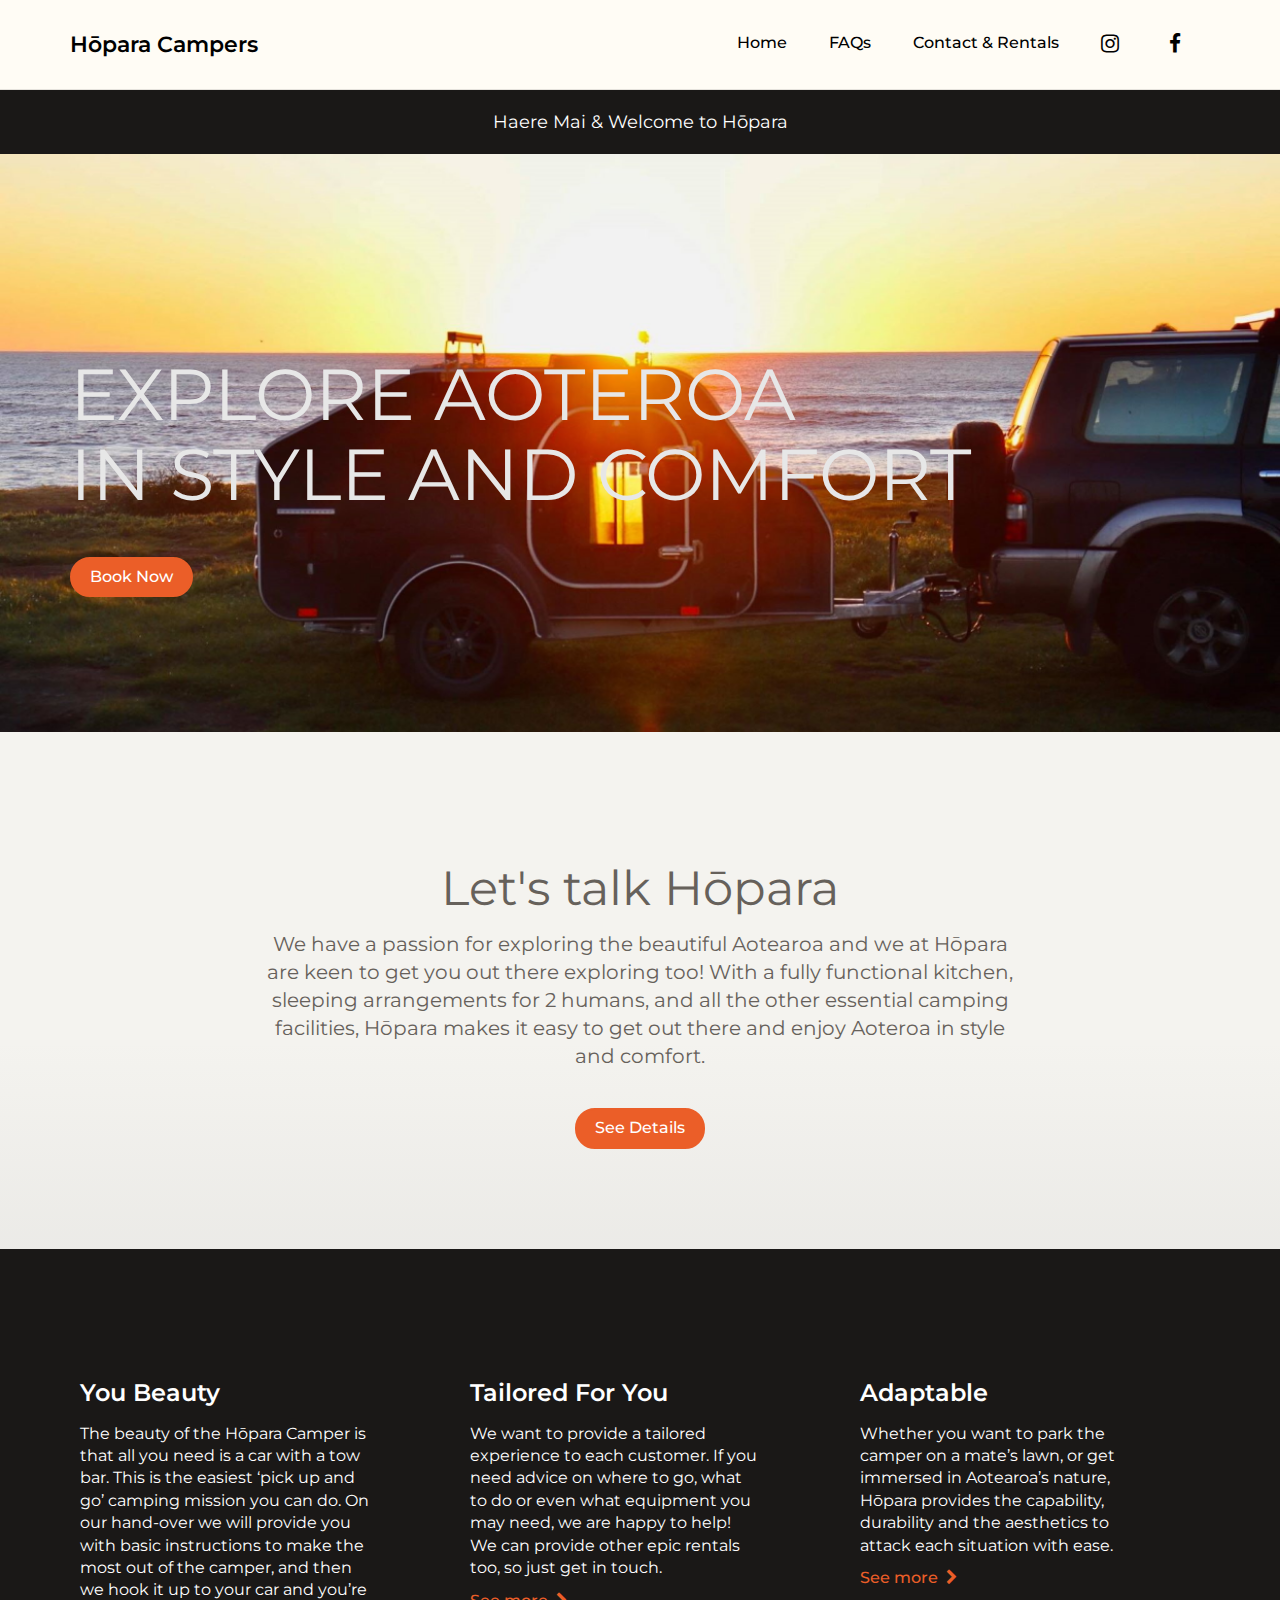
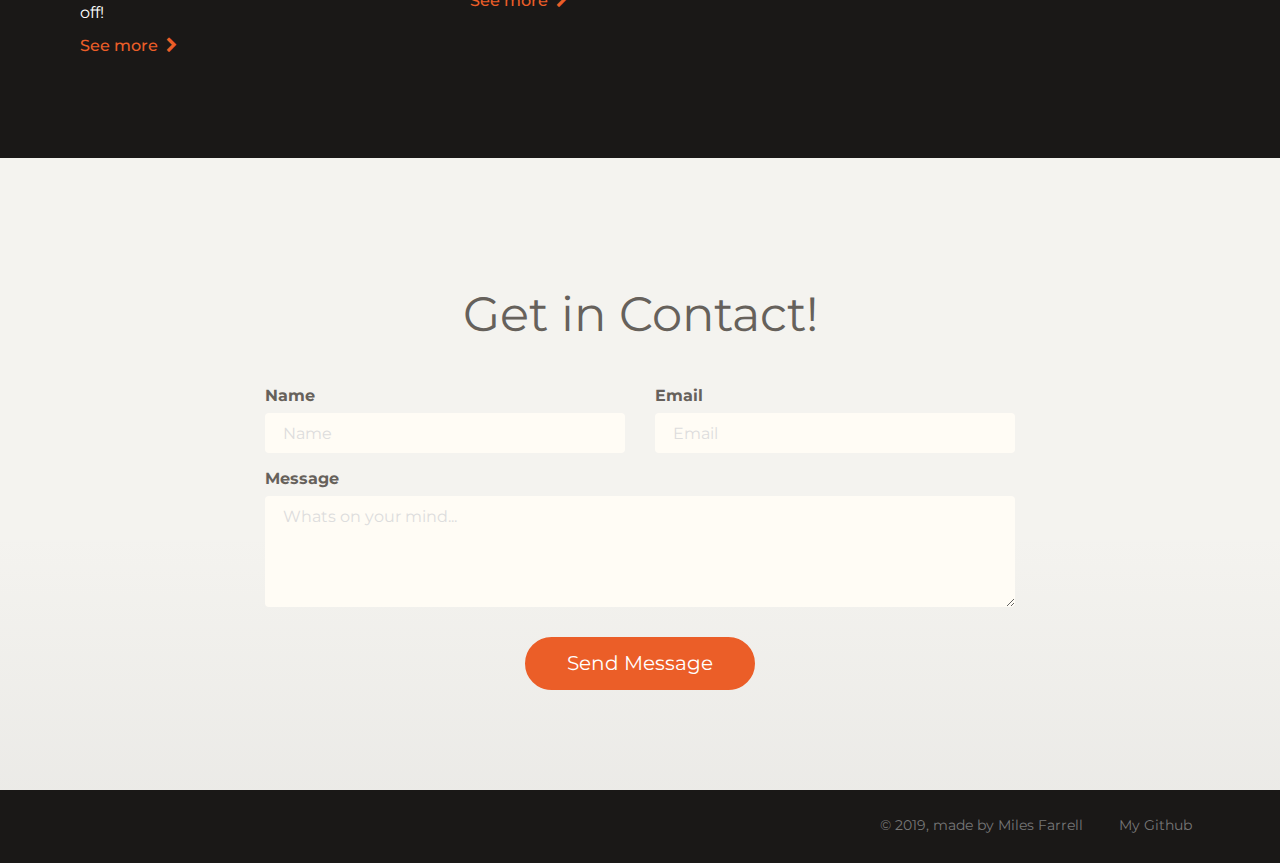
==== commit 715eabea: "Added php and form data. Some image resizes also" ====
--- a/examples/index.html
+++ b/examples/index.html
@@ -32,7 +32,6 @@
             <span class="icon-bar"></span>
             <span class="icon-bar"></span>
           </button>
-            <!-- link to facebook or instagram page?? -->
           <a class="navbar-brand" href="">Hōpara Campers</a>
         </div>
     
@@ -65,7 +64,7 @@
     </div>
     
     <div class="wrapper">
-        <div class="landing-header" style="background-image: url('../assets/test.png');">
+        <div class="landing-header" style="background-image: url('../assets/stretched.png');background-repeat: no-repeat;">
             <div class="container">
                 <div class="motto">
                     <h1 class="title-uppercase">Explore Aoteroa <br> in style and comfort</h1>
--- a/assets/css/examples.css
+++ b/assets/css/examples.css
@@ -2,9 +2,22 @@
   margin-bottom: 0; }
 
 .landing-header {
+  background-size: contain;
+  background-repeat: no-repeat;
+  height: 578px;
+  background: #1a1817;
+  max-width: 100%;
+  background-position: center;
+  background-repeat: no-repeat;
   background-size: cover;
-  min-height: 570px; }
+  position: relative;
+ }
 
+.second-landing{
+    
+    background-color: #1a1817;
+    color: #ffffff;
+}
 .landing-header .motto {
   color:#e7e7e7;
   padding-top: 15%;
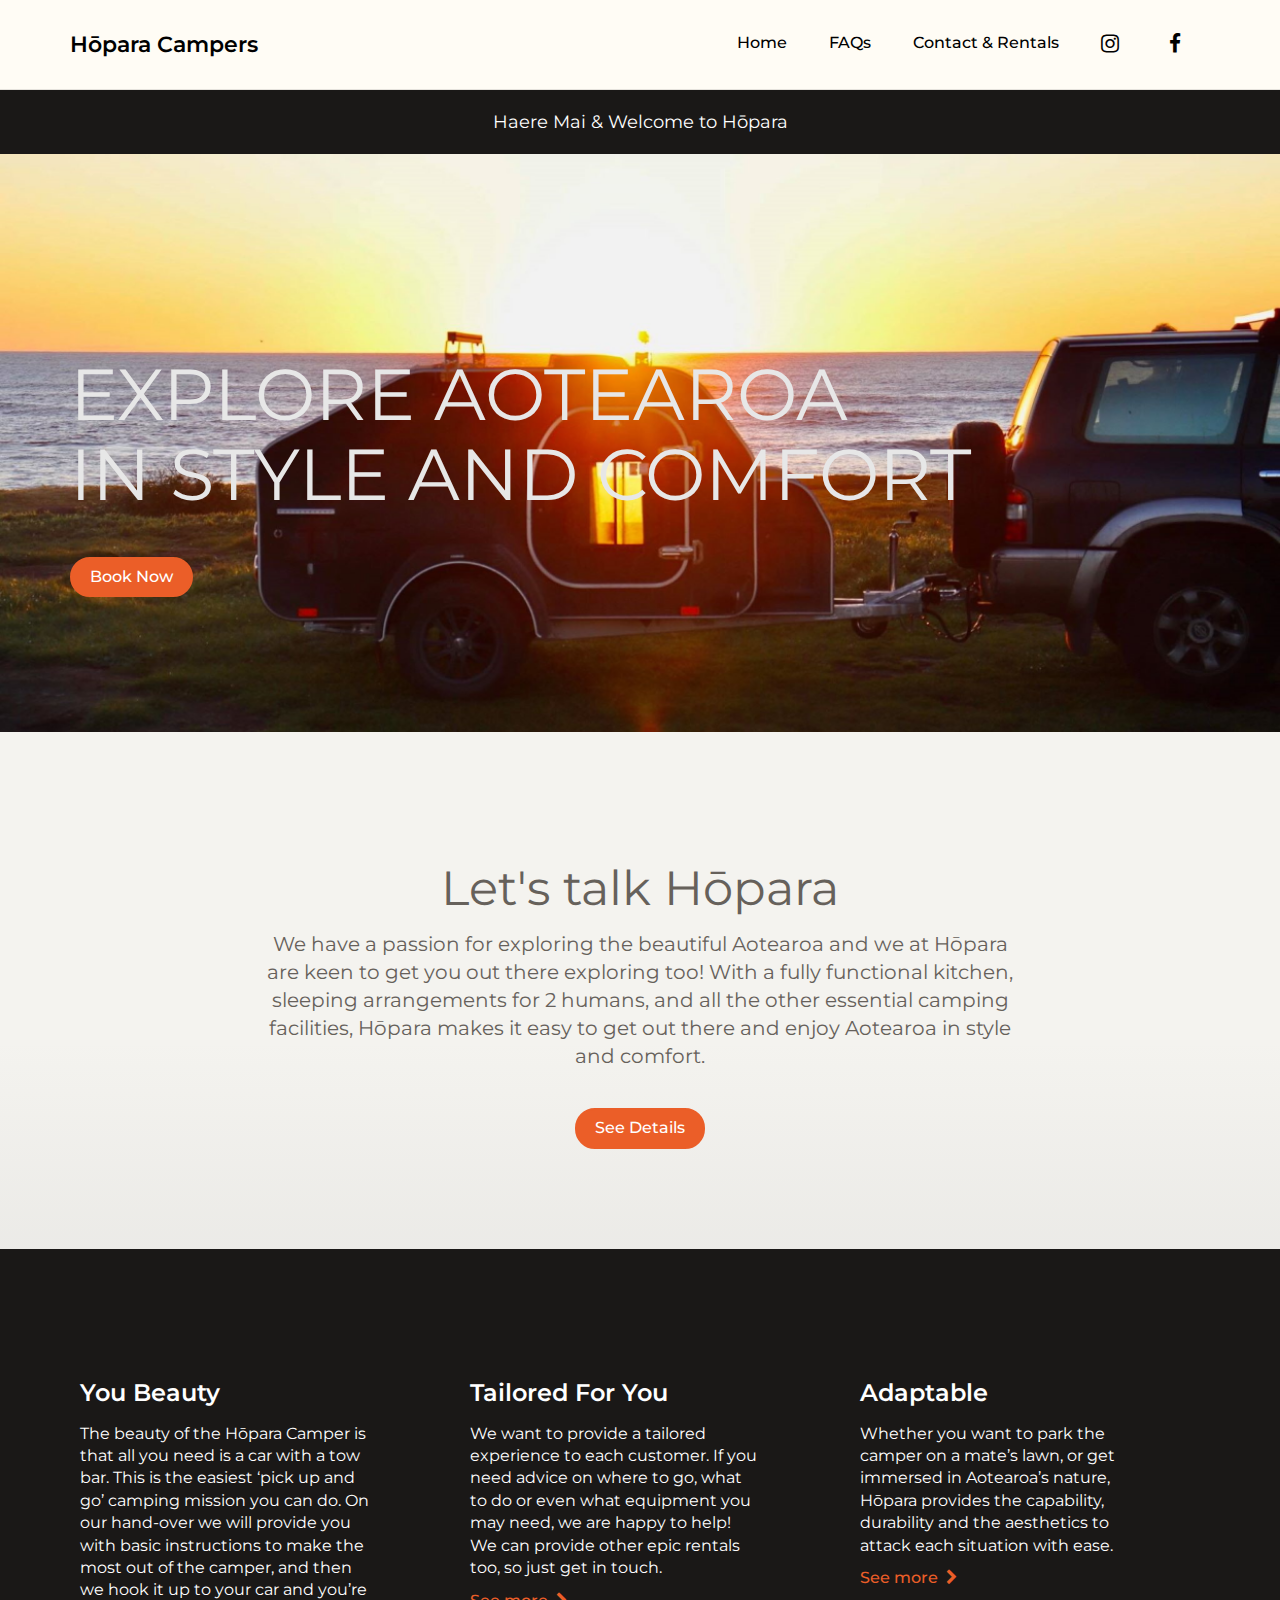
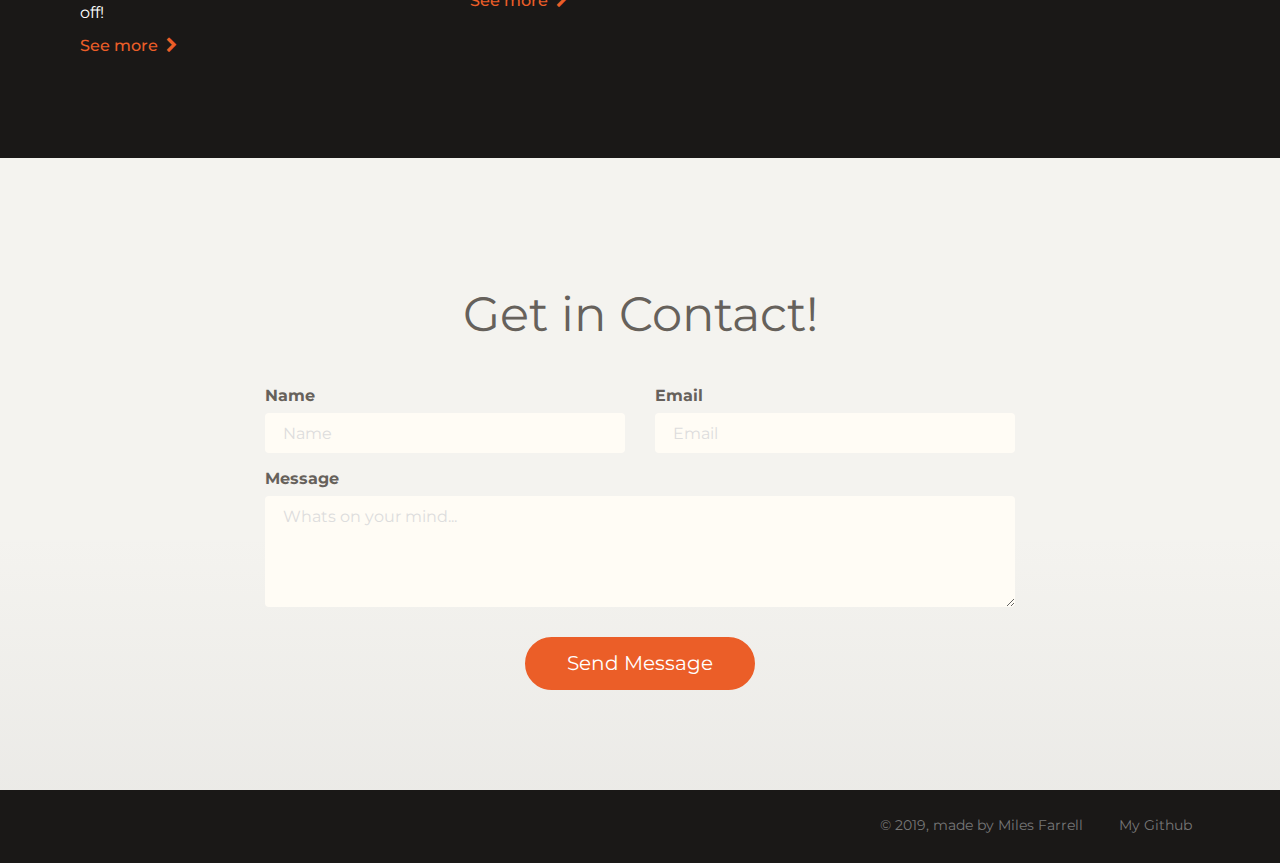
==== commit 542f334f: "Spelling fixups" ====
--- a/examples/index.html
+++ b/examples/index.html
@@ -67,7 +67,7 @@
         <div class="landing-header" style="background-image: url('../assets/stretched.png');background-repeat: no-repeat;">
             <div class="container">
                 <div class="motto">
-                    <h1 class="title-uppercase">Explore Aoteroa <br> in style and comfort</h1>
+                    <h1 class="title-uppercase">Explore Aotearoa <br> in style and comfort</h1>
                     <h3></h3>
                     <br />
                     <a class="btn btn-danger btn-fill">Book Now</a>
@@ -80,7 +80,7 @@
                     <div class="row">
                         <div class="col-md-8 col-md-offset-2">
                             <h2>Let's talk Hōpara</h2>
-                            <h5>We have a passion for exploring the beautiful Aotearoa and we at Hōpara are keen to get you out there exploring too! With a fully functional kitchen, sleeping arrangements for 2 humans, and all the other essential camping facilities, Hōpara makes it easy to get out there and enjoy Aoteroa in style and comfort.</h5>
+                            <h5>We have a passion for exploring the beautiful Aotearoa and we at Hōpara are keen to get you out there exploring too! With a fully functional kitchen, sleeping arrangements for 2 humans, and all the other essential camping facilities, Hōpara makes it easy to get out there and enjoy Aotearoa in style and comfort.</h5>
                             <br />
                             <a href="#" class="btn btn-danger btn-fill">See Details</a>
                         </div>
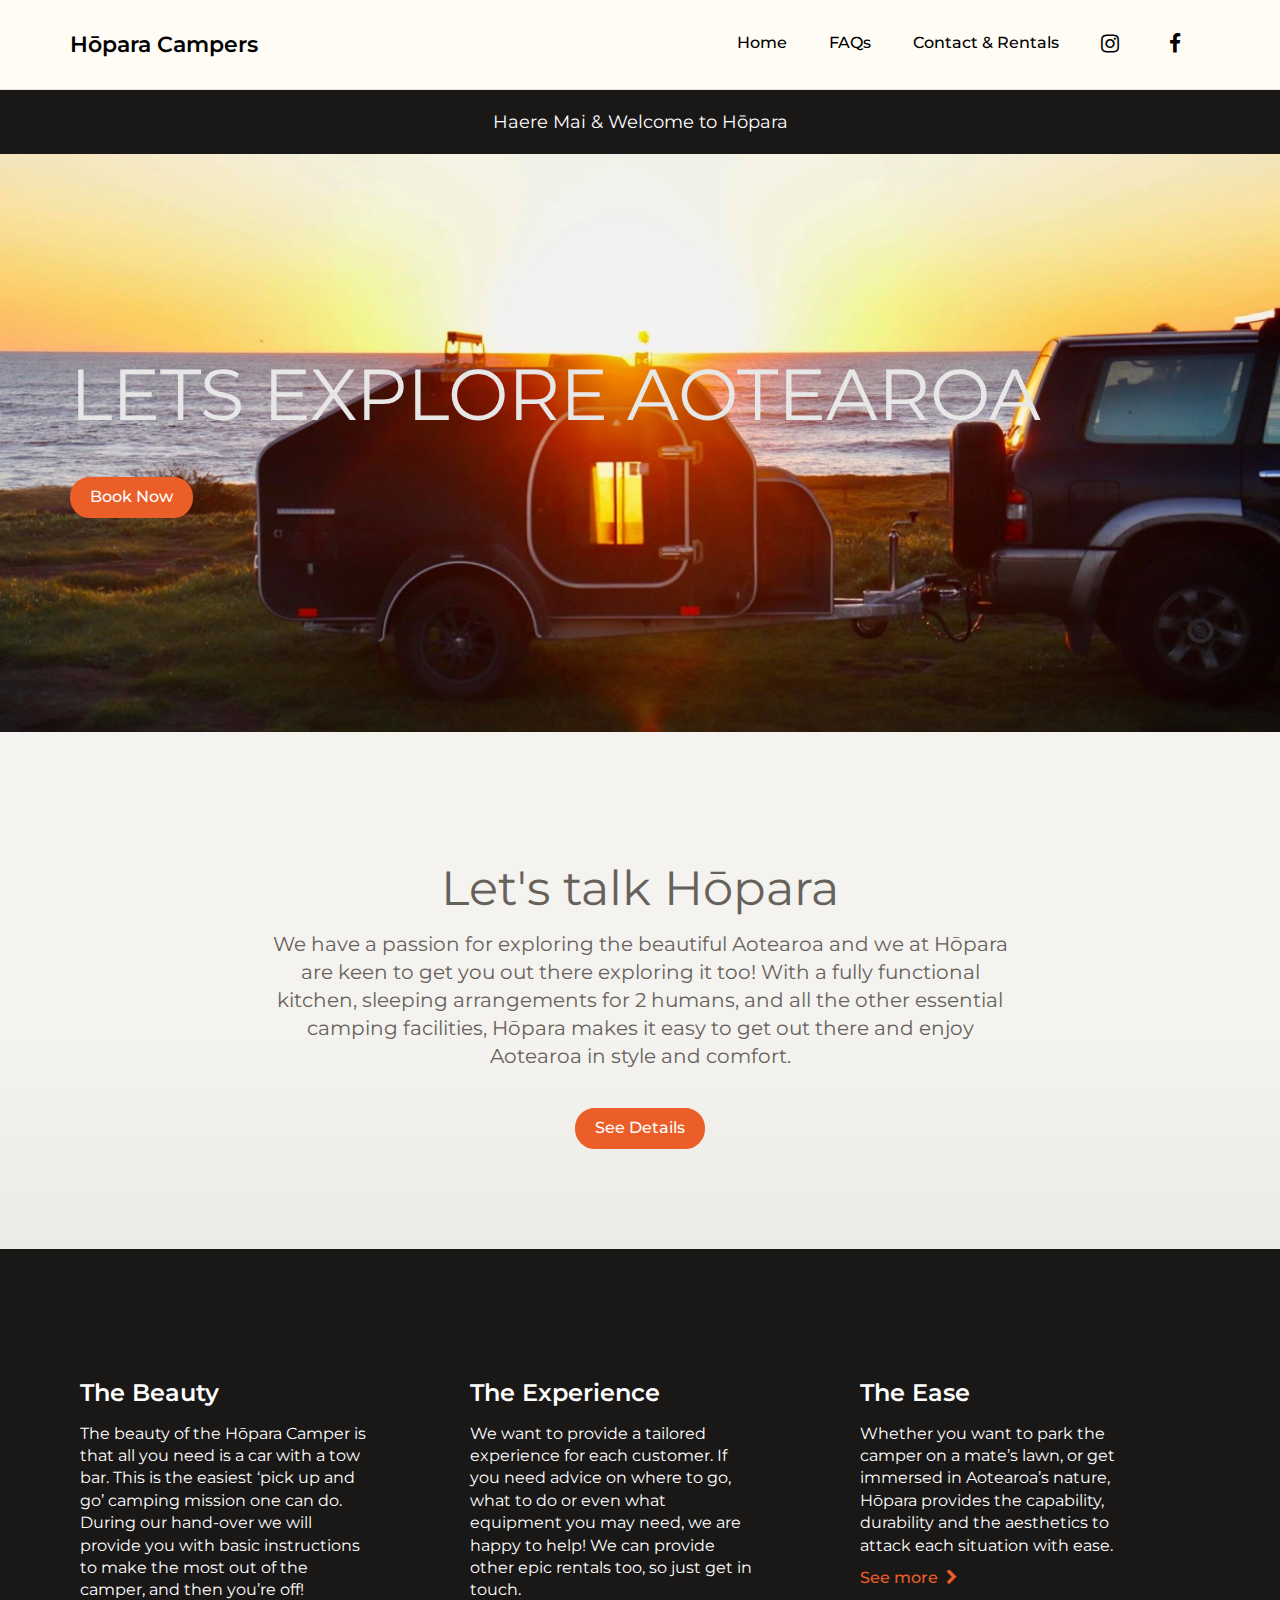
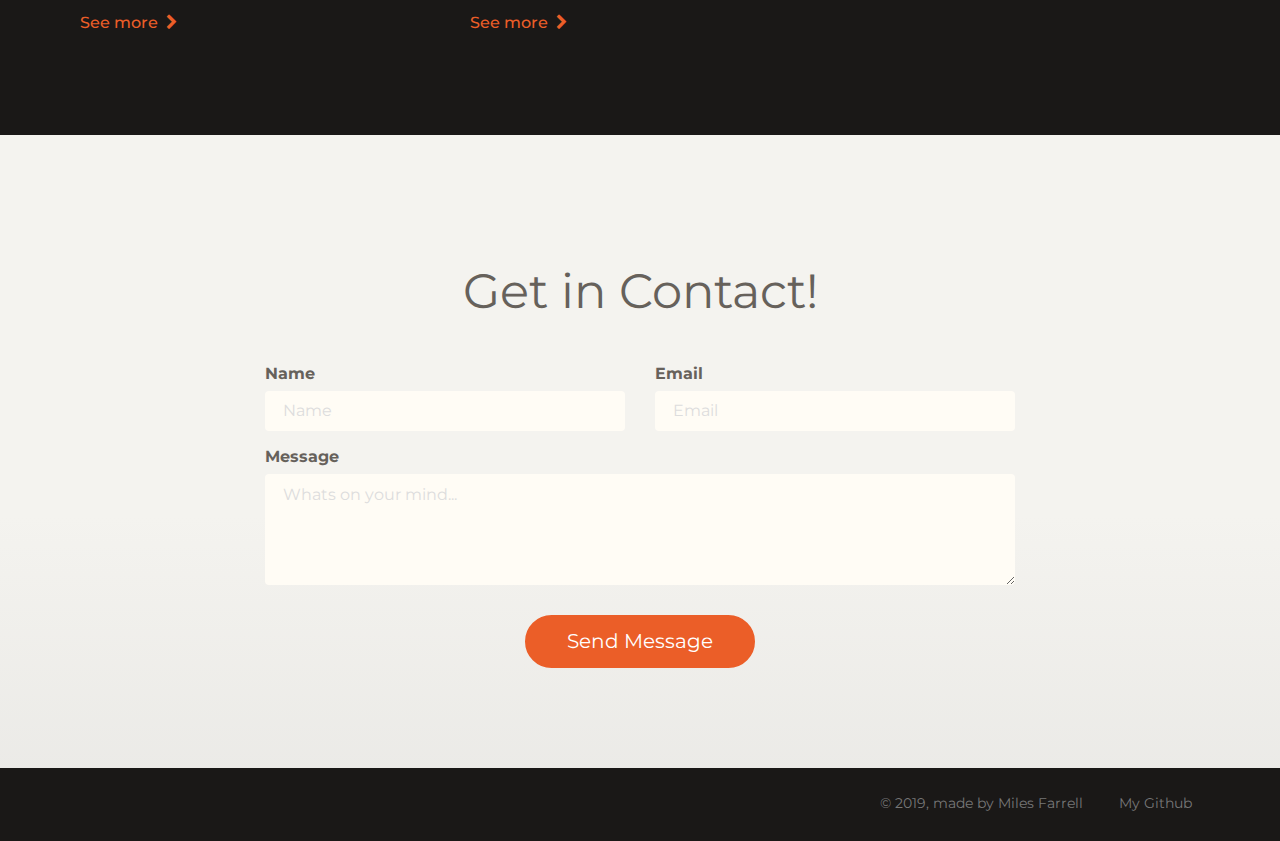
==== commit 8ee791db: "Minor fixups" ====
--- a/examples/index.html
+++ b/examples/index.html
@@ -32,7 +32,7 @@
             <span class="icon-bar"></span>
             <span class="icon-bar"></span>
           </button>
-          <a class="navbar-brand" href="">Hōpara Campers</a>
+          <a class="navbar-brand" href="index.html">Hōpara Campers</a>
         </div>
     
         <!-- Collect the nav links, forms, and other content for toggling -->
@@ -67,10 +67,10 @@
         <div class="landing-header" style="background-image: url('../assets/stretched.png');background-repeat: no-repeat;">
             <div class="container">
                 <div class="motto">
-                    <h1 class="title-uppercase">Explore Aotearoa <br> in style and comfort</h1>
+                    <h1 class="title-uppercase">Lets Explore Aotearoa </h1>
                     <h3></h3>
                     <br />
-                    <a class="btn btn-danger btn-fill">Book Now</a>
+                    <a href ="contacts.html#booking" class="btn btn-danger btn-fill">Book Now</a>
                 </div>
             </div>    
         </div>
@@ -80,9 +80,9 @@
                     <div class="row">
                         <div class="col-md-8 col-md-offset-2">
                             <h2>Let's talk Hōpara</h2>
-                            <h5>We have a passion for exploring the beautiful Aotearoa and we at Hōpara are keen to get you out there exploring too! With a fully functional kitchen, sleeping arrangements for 2 humans, and all the other essential camping facilities, Hōpara makes it easy to get out there and enjoy Aotearoa in style and comfort.</h5>
+                            <h5>We have a passion for exploring the beautiful Aotearoa and we at Hōpara are keen to get you out there exploring it too! With a fully functional kitchen, sleeping arrangements for 2 humans, and all the other essential camping facilities, Hōpara makes it easy to get out there and enjoy Aotearoa in style and comfort.</h5>
                             <br />
-                            <a href="#" class="btn btn-danger btn-fill">See Details</a>
+                            <a href="FAQs.html#faqs" class="btn btn-danger btn-fill">See Details</a>
                         </div>
                     </div>
                 </div>
@@ -92,17 +92,17 @@
                 <div class="container ">
                     <div class="row">
                         <div class="col-md-4 column">
-                            <h4>You Beauty</h4>
-                            <p>The beauty of the Hōpara Camper is that all you need is a car with a tow bar. This is the easiest ‘pick up and go’ camping mission you can do. On our hand-over we will provide you with basic instructions to make the most out of the camper, and then we hook it up to your car and you’re off! </p>
+                            <h4>The Beauty</h4>
+                            <p>The beauty of the Hōpara Camper is that all you need is a car with a tow bar. This is the easiest ‘pick up and go’ camping mission one can do. During our hand-over we will provide you with basic instructions to make the most out of the camper, and then you’re off! </p>
                             <a class="btn btn-danger btn-simple" href="#">See more <i class="fa fa-chevron-right"></i></a>
                         </div>
                         <div class="col-md-4 column">
-                            <h4>Tailored For You</h4>
-                            <p>We want to provide a tailored experience to each customer. If you need advice on where to go, what to do or even what equipment you may need, we are happy to help! We can provide other epic rentals too, so just get in touch.</p>
+                            <h4>The Experience</h4>
+                            <p>We want to provide a tailored experience for each customer. If you need advice on where to go, what to do or even what equipment you may need, we are happy to help! We can provide other epic rentals too, so just get in touch.</p>
                             <a class="btn btn-danger btn-simple" href="#">See more <i class="fa fa-chevron-right"></i></a>
                         </div>
                         <div class="col-md-4 column">
-                            <h4>Adaptable</h4>
+                            <h4>The Ease</h4>
                             <p>Whether you want to park the camper on a mate’s lawn, or get immersed in Aotearoa’s nature, Hōpara provides the capability, durability and the aesthetics to attack each situation with ease.</p>
                             <a class="btn btn-danger btn-simple" href="#">See more <i class="fa fa-chevron-right"></i></a>
                         </div>
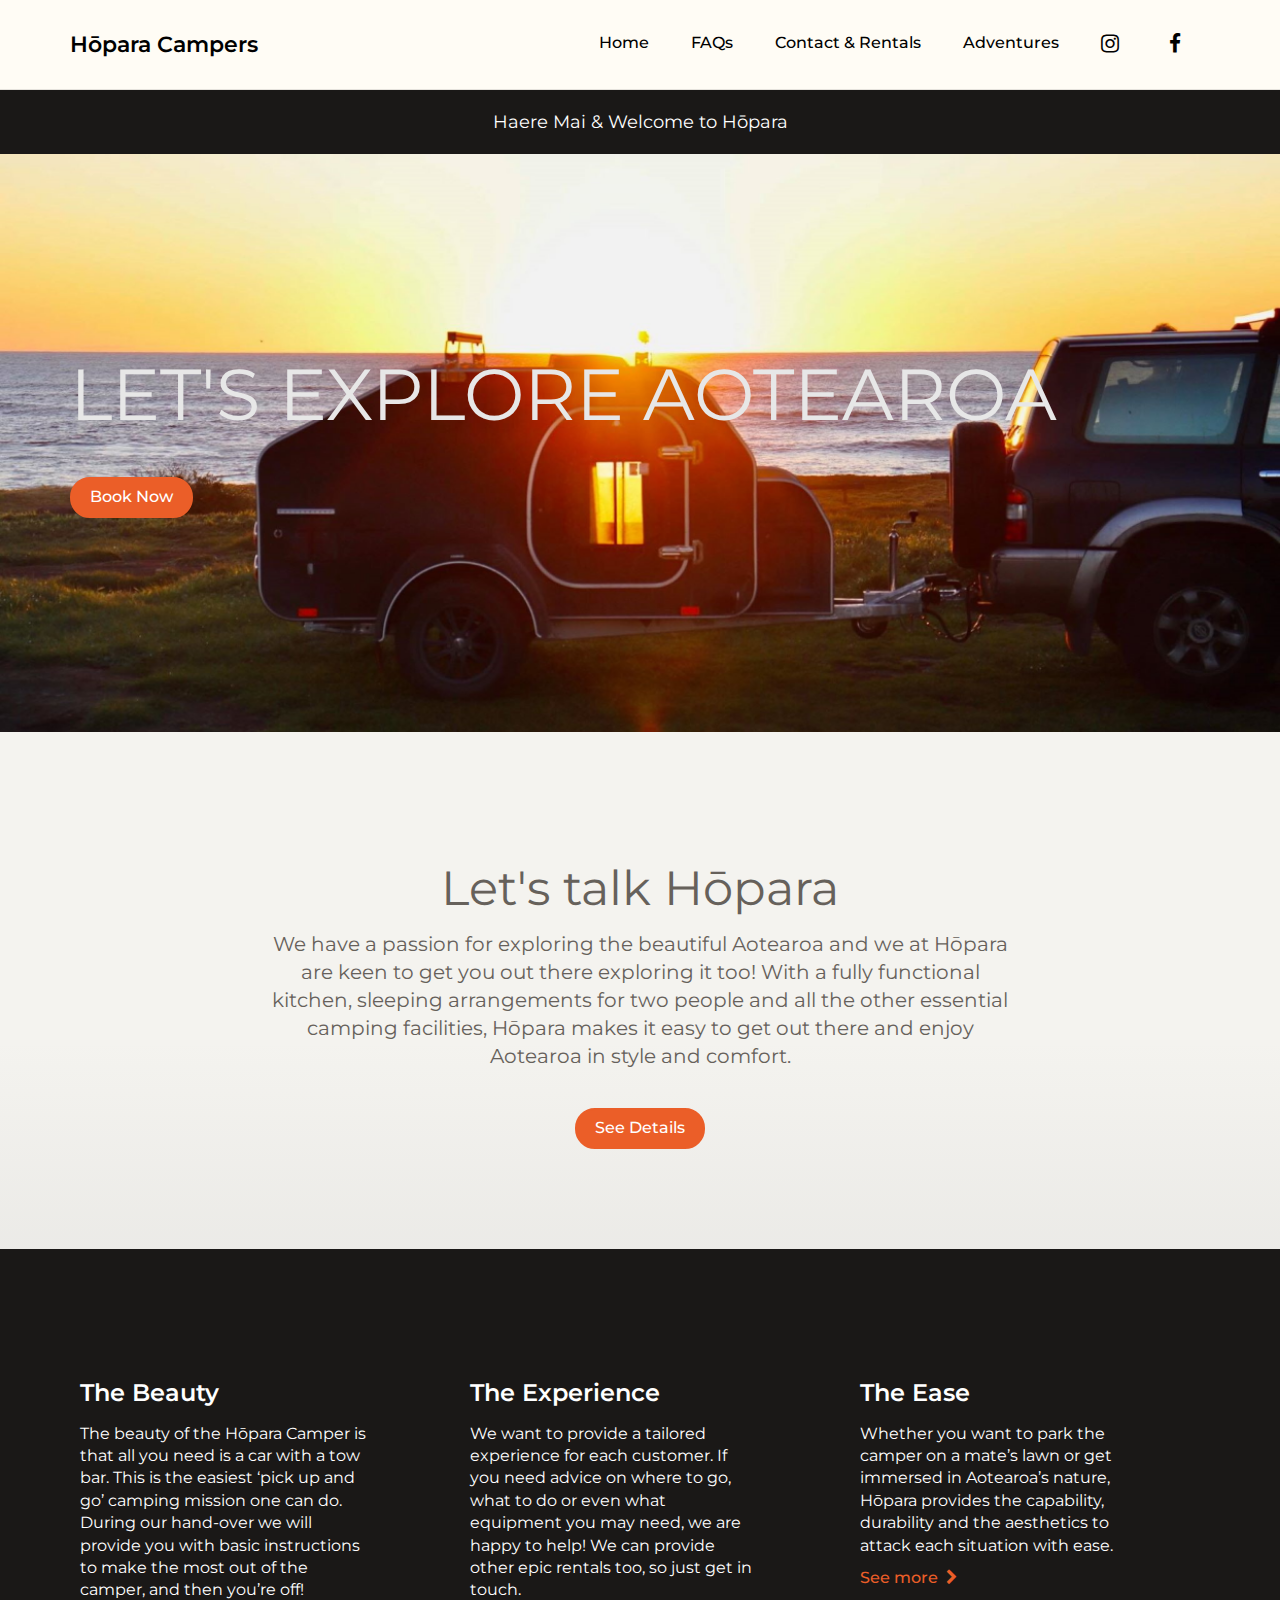
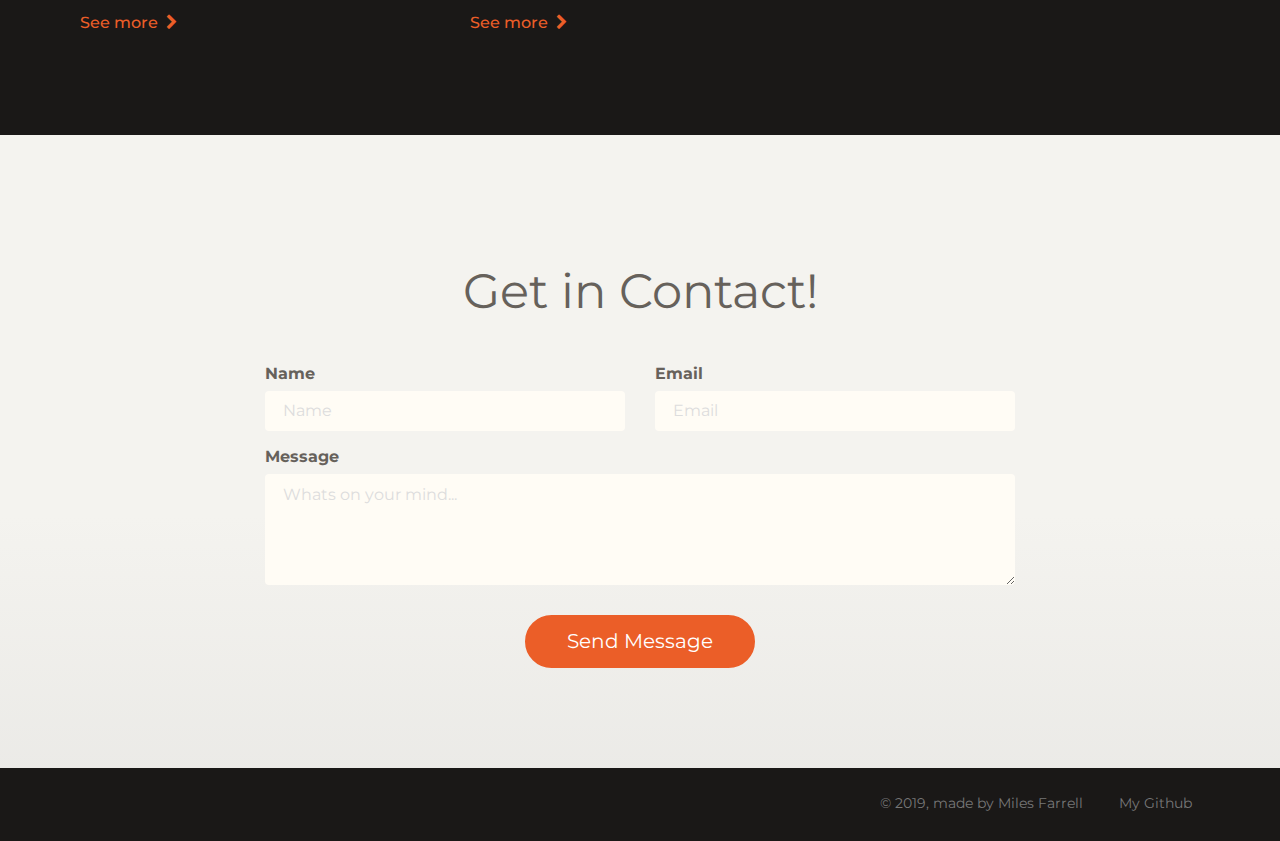
==== commit edc2ae07: "Advventues added" ====
--- a/examples/index.html
+++ b/examples/index.html
@@ -47,6 +47,8 @@
             <li>
                 <a href="contacts.html" class="btn btn-simple">Contact & Rentals</a>
             </li>
+                            <li><a href="adventures.html" class="btn btn-simple">Adventures</a>
+              </li>
             <li>
                 <a href="https://www.instagram.com/hopara_campers/" target="_blank" class="btn btn-simple"><i class="fa fa-instagram"></i></a>
             </li>
@@ -67,7 +69,7 @@
         <div class="landing-header" style="background-image: url('../assets/stretched.png');background-repeat: no-repeat;">
             <div class="container">
                 <div class="motto">
-                    <h1 class="title-uppercase">Lets Explore Aotearoa </h1>
+                    <h1 class="title-uppercase">Let's Explore Aotearoa </h1>
                     <h3></h3>
                     <br />
                     <a href ="contacts.html#booking" class="btn btn-danger btn-fill">Book Now</a>
@@ -80,7 +82,7 @@
                     <div class="row">
                         <div class="col-md-8 col-md-offset-2">
                             <h2>Let's talk Hōpara</h2>
-                            <h5>We have a passion for exploring the beautiful Aotearoa and we at Hōpara are keen to get you out there exploring it too! With a fully functional kitchen, sleeping arrangements for 2 humans, and all the other essential camping facilities, Hōpara makes it easy to get out there and enjoy Aotearoa in style and comfort.</h5>
+                            <h5>We have a passion for exploring the beautiful Aotearoa and we at Hōpara are keen to get you out there exploring it too! With a fully functional kitchen, sleeping arrangements for two people and all the other essential camping facilities, Hōpara makes it easy to get out there and enjoy Aotearoa in style and comfort.</h5>
                             <br />
                             <a href="FAQs.html#faqs" class="btn btn-danger btn-fill">See Details</a>
                         </div>
@@ -103,7 +105,7 @@
                         </div>
                         <div class="col-md-4 column">
                             <h4>The Ease</h4>
-                            <p>Whether you want to park the camper on a mate’s lawn, or get immersed in Aotearoa’s nature, Hōpara provides the capability, durability and the aesthetics to attack each situation with ease.</p>
+                            <p>Whether you want to park the camper on a mate’s lawn or get immersed in Aotearoa’s nature, Hōpara provides the capability, durability and the aesthetics to attack each situation with ease.</p>
                             <a class="btn btn-danger btn-simple" href="#">See more <i class="fa fa-chevron-right"></i></a>
                         </div>
                     </div>
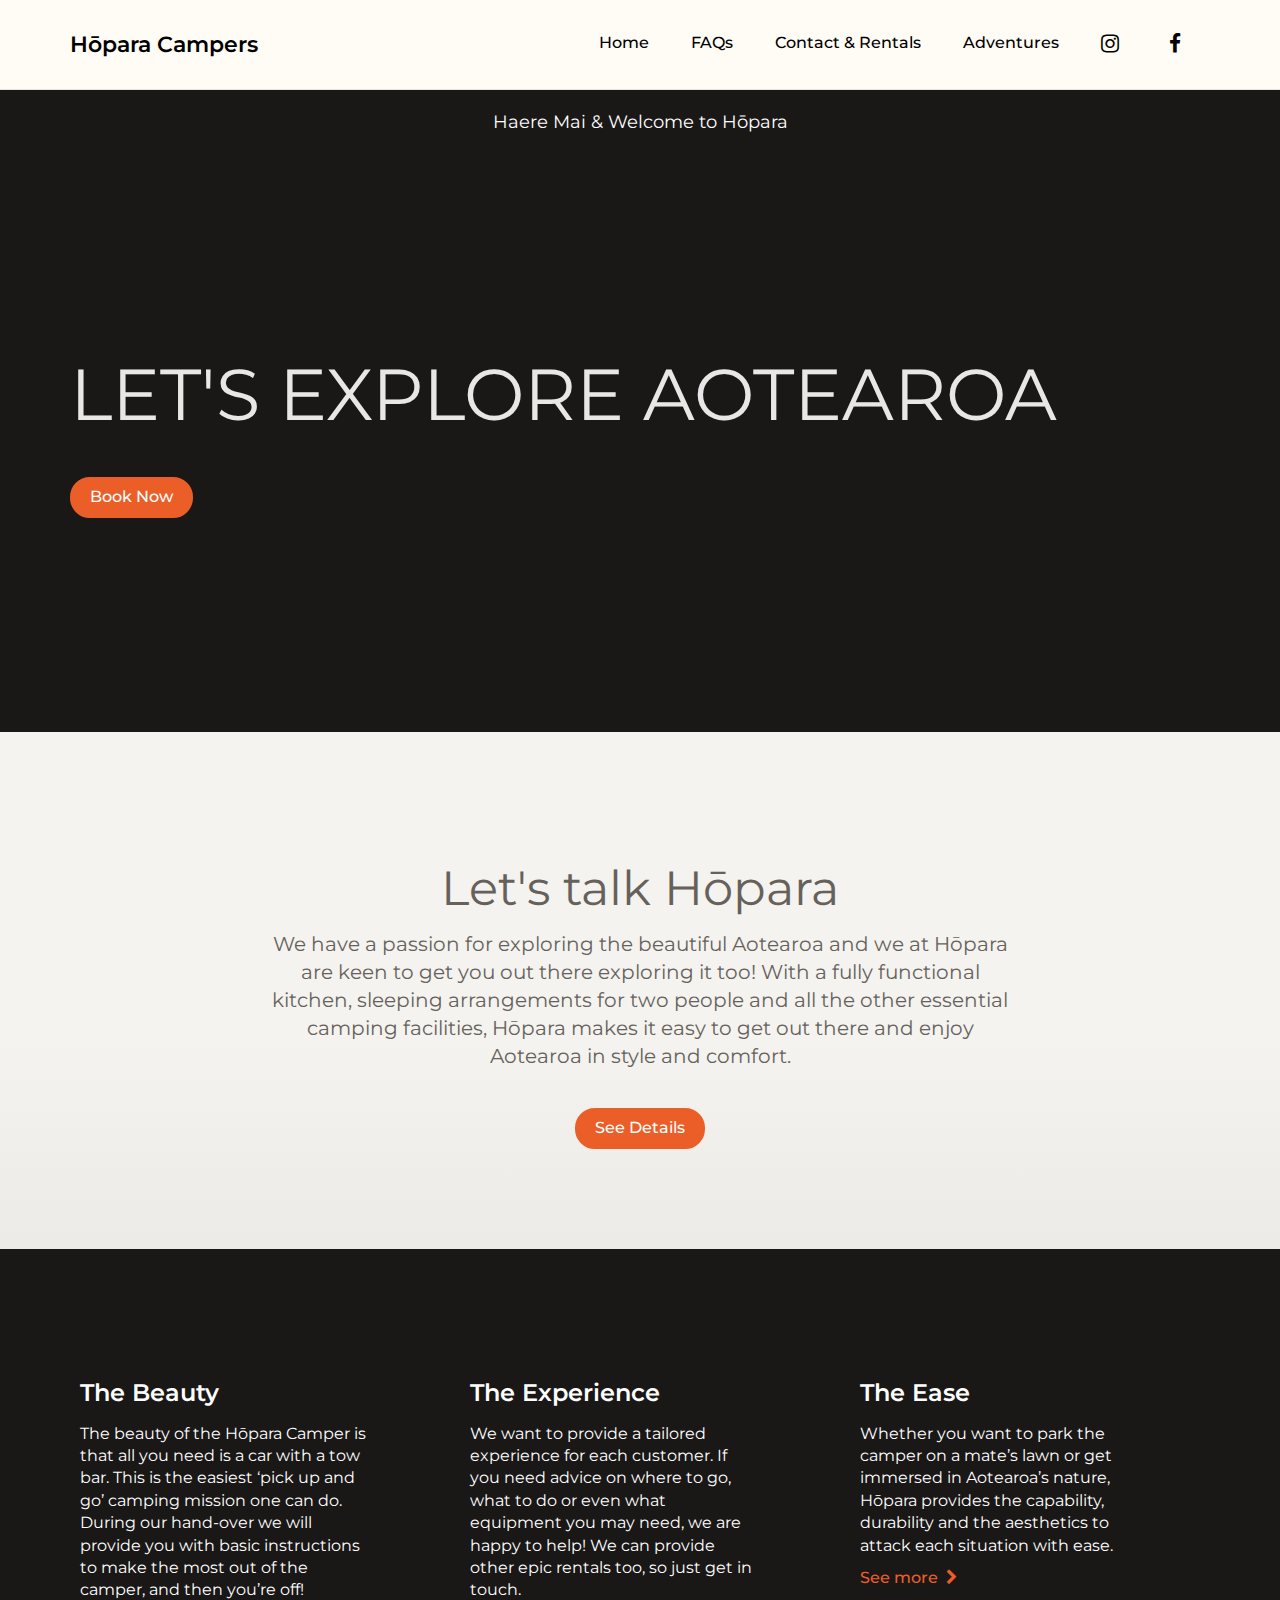
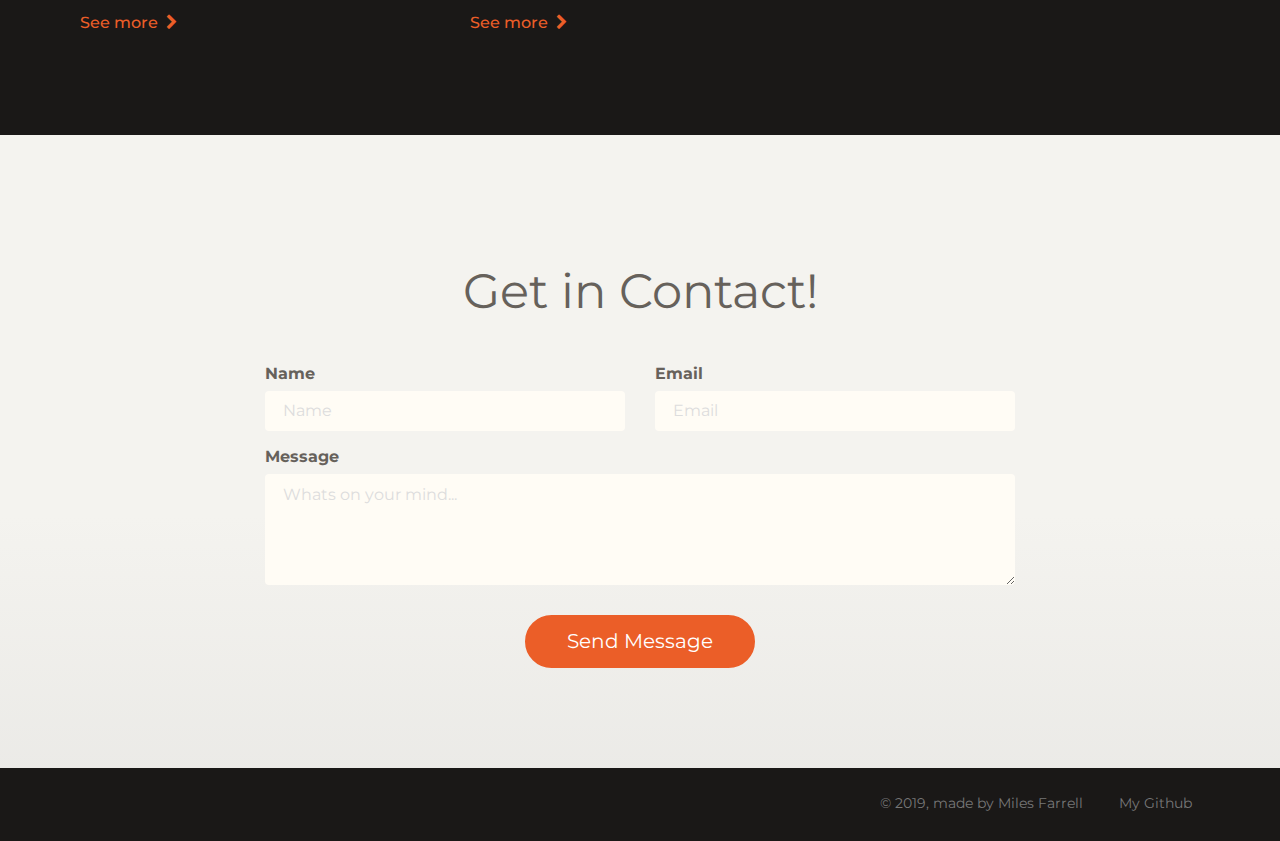
==== commit 6b470201: "Photos added" ====
--- a/examples/index.html
+++ b/examples/index.html
@@ -66,7 +66,7 @@
     </div>
     
     <div class="wrapper">
-        <div class="landing-header" style="background-image: url('../assets/stretched.png');background-repeat: no-repeat;">
+        <div class="landing-header" style="background-image: url('../assets/landing-cropped.png');background-repeat: no-repeat;">
             <div class="container">
                 <div class="motto">
                     <h1 class="title-uppercase">Let's Explore Aotearoa </h1>
@@ -96,17 +96,17 @@
                         <div class="col-md-4 column">
                             <h4>The Beauty</h4>
                             <p>The beauty of the Hōpara Camper is that all you need is a car with a tow bar. This is the easiest ‘pick up and go’ camping mission one can do. During our hand-over we will provide you with basic instructions to make the most out of the camper, and then you’re off! </p>
-                            <a class="btn btn-danger btn-simple" href="#">See more <i class="fa fa-chevron-right"></i></a>
+                            <a class="btn btn-danger btn-simple" href="https://www.instagram.com/hopara_campers/">See more <i class="fa fa-chevron-right"></i></a>
                         </div>
                         <div class="col-md-4 column">
                             <h4>The Experience</h4>
                             <p>We want to provide a tailored experience for each customer. If you need advice on where to go, what to do or even what equipment you may need, we are happy to help! We can provide other epic rentals too, so just get in touch.</p>
-                            <a class="btn btn-danger btn-simple" href="#">See more <i class="fa fa-chevron-right"></i></a>
+                            <a class="btn btn-danger btn-simple" href="https://www.instagram.com/hopara_campers/">See more <i class="fa fa-chevron-right"></i></a>
                         </div>
                         <div class="col-md-4 column">
                             <h4>The Ease</h4>
                             <p>Whether you want to park the camper on a mate’s lawn or get immersed in Aotearoa’s nature, Hōpara provides the capability, durability and the aesthetics to attack each situation with ease.</p>
-                            <a class="btn btn-danger btn-simple" href="#">See more <i class="fa fa-chevron-right"></i></a>
+                            <a class="btn btn-danger btn-simple" href="https://www.instagram.com/hopara_campers/">See more <i class="fa fa-chevron-right"></i></a>
                         </div>
                     </div>
                 </div>
